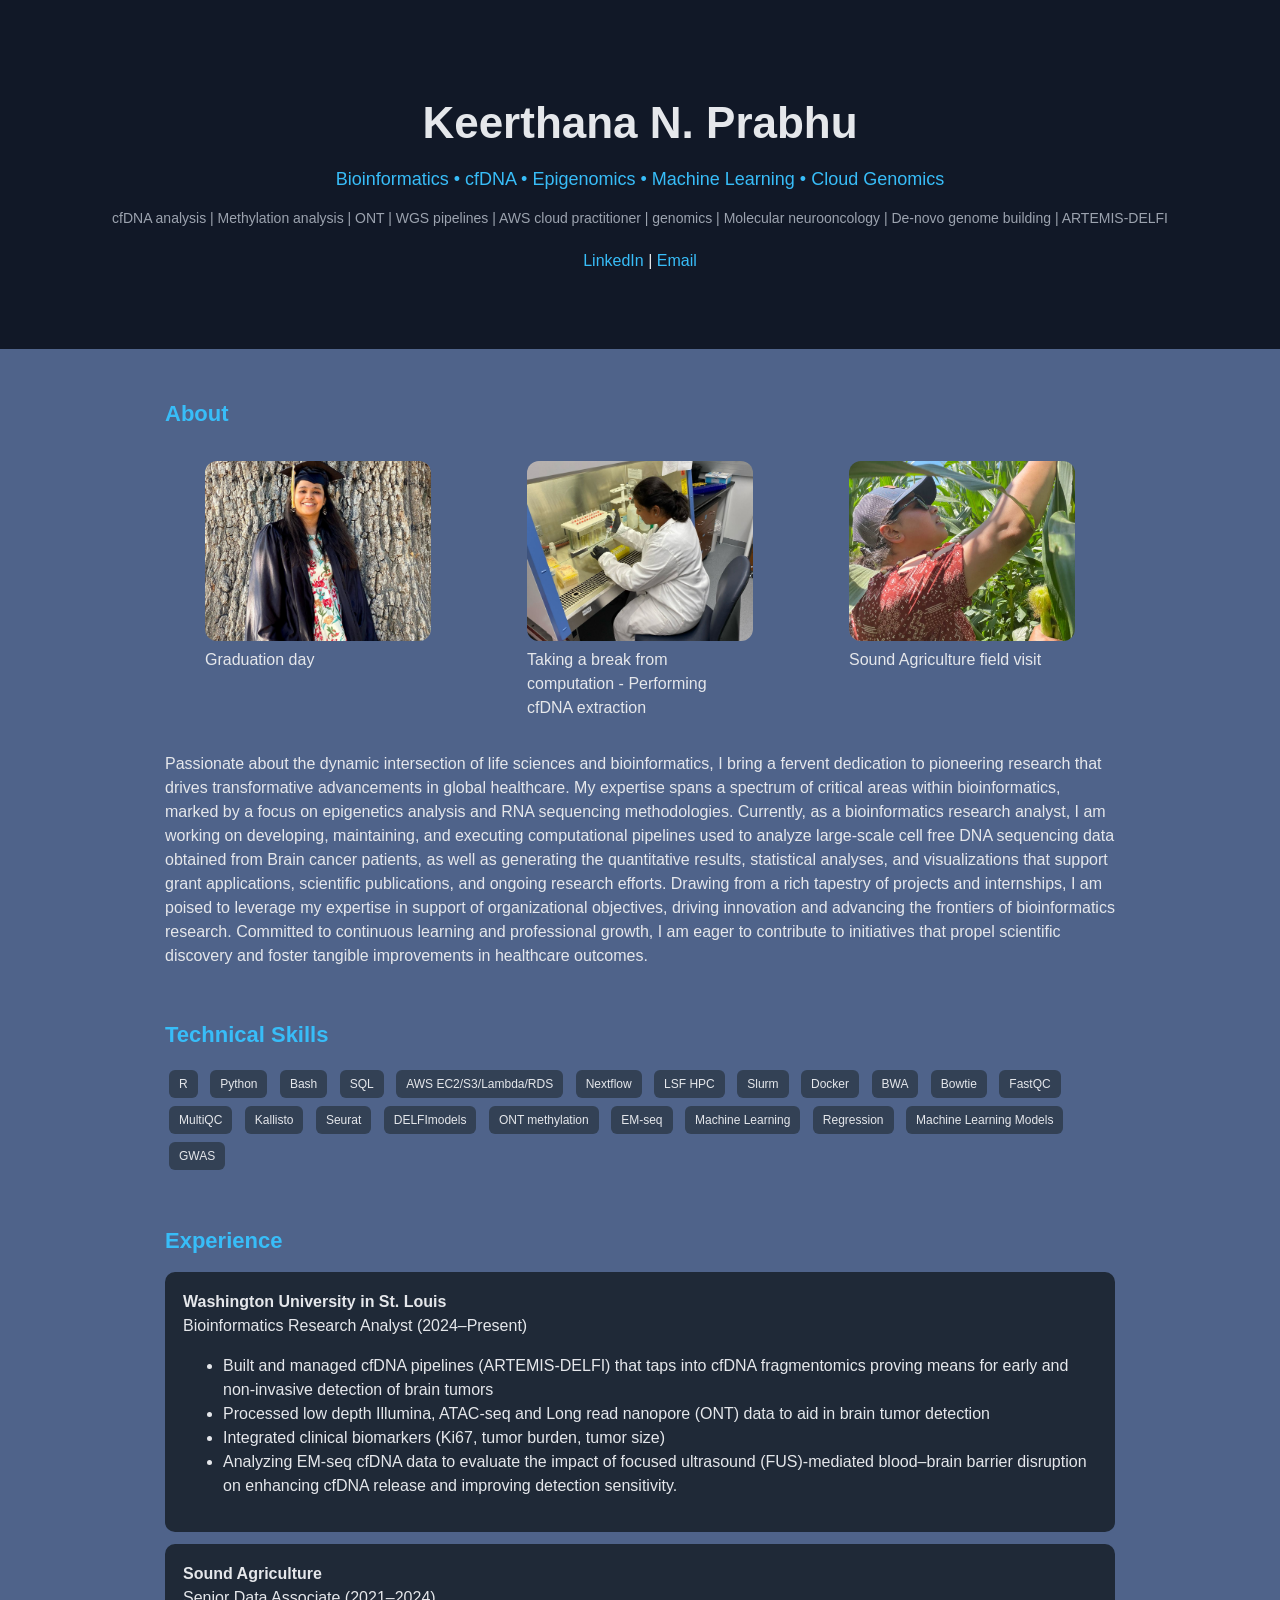
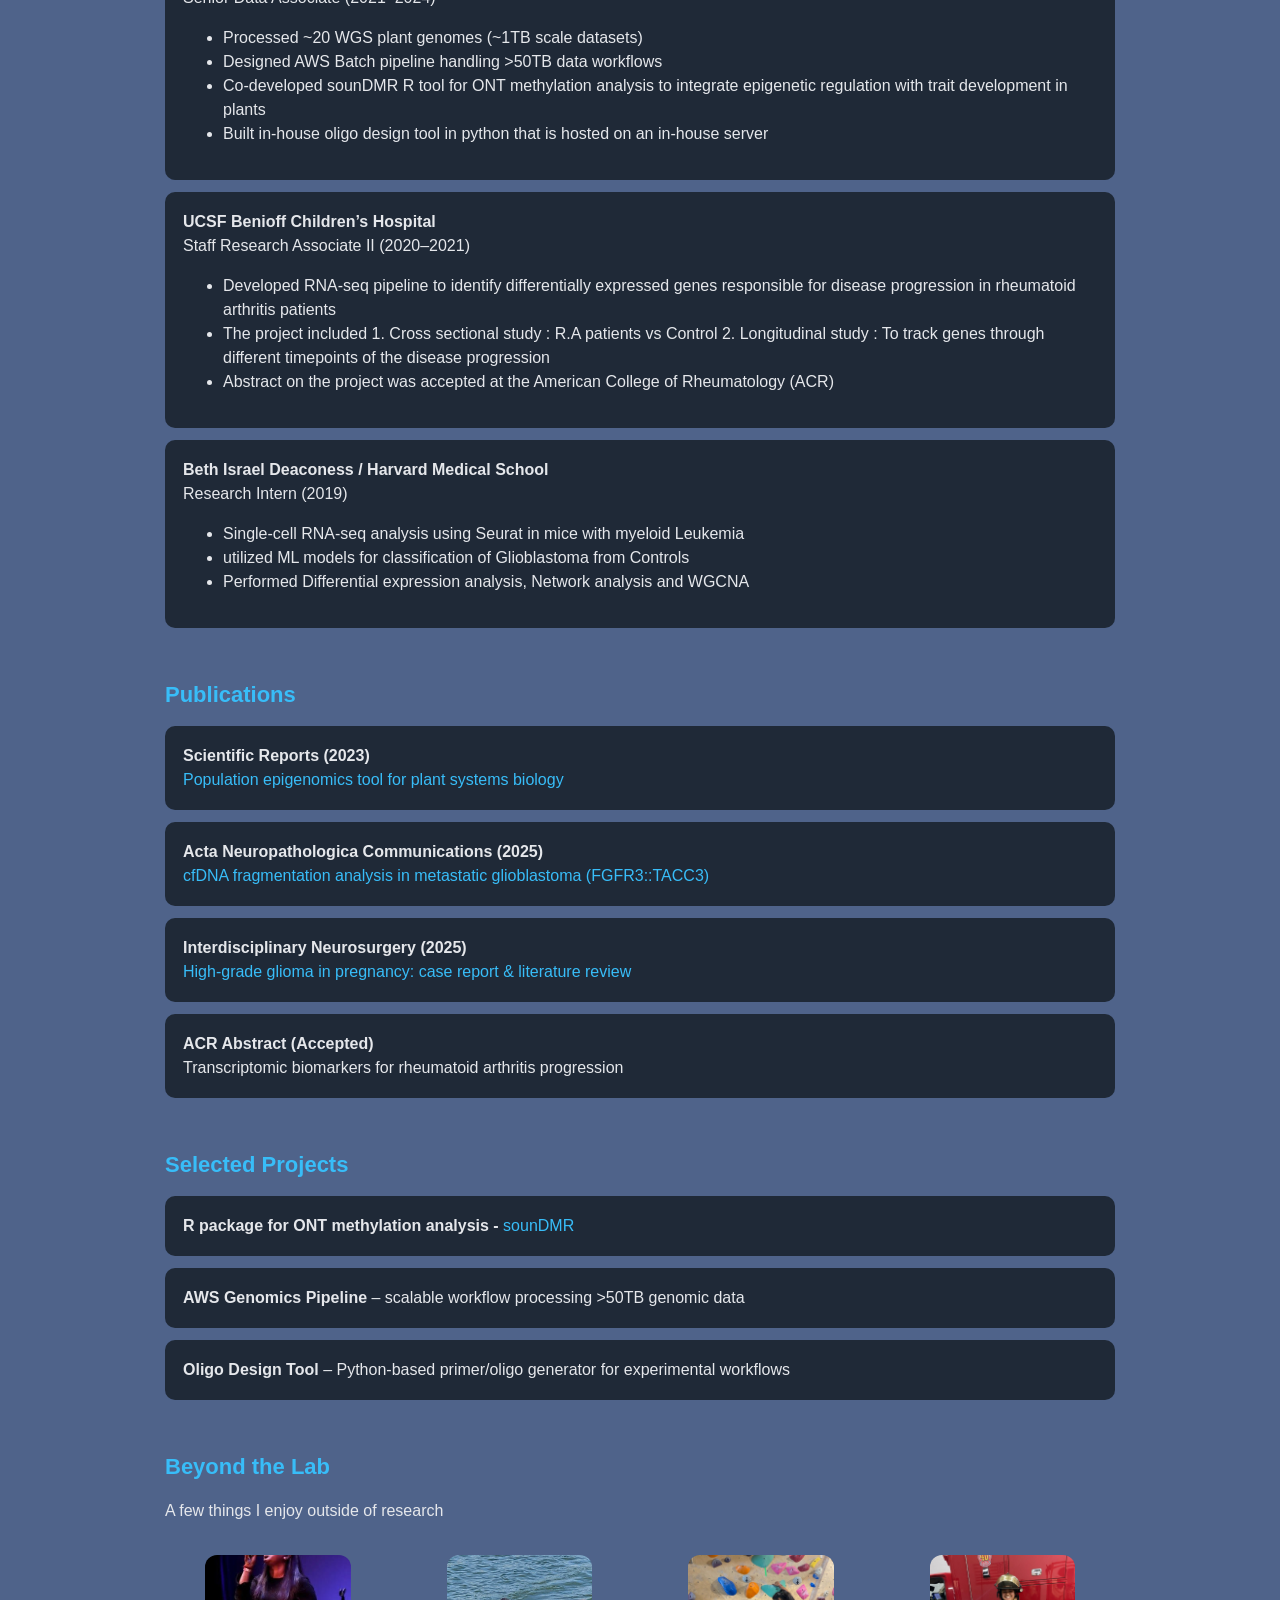
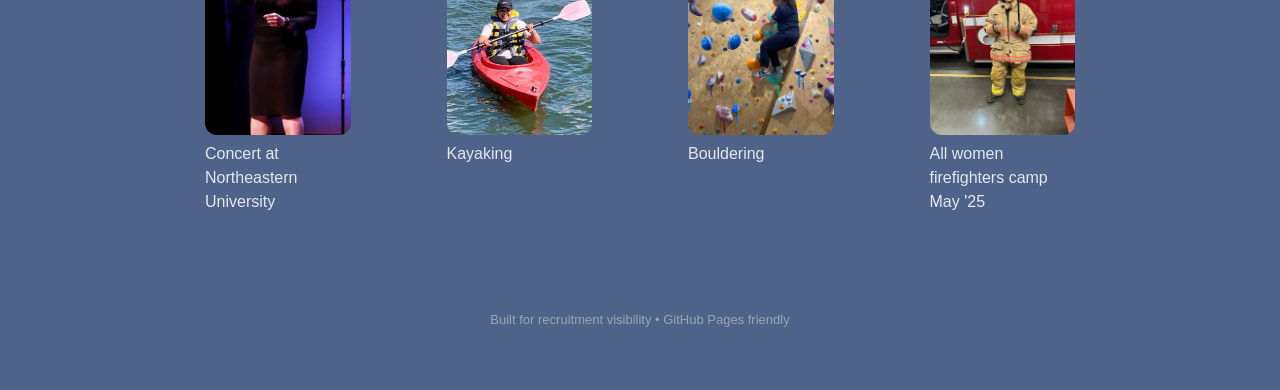
==== index.html @ bb3bbadf "updating images" ====
<!DOCTYPE html>
<html lang="en">
<head>
<meta charset="UTF-8">
<title>Keerthana Nagesh Prabhu | Bioinformatics</title>
<meta name="viewport" content="width=device-width, initial-scale=1.0">

<style>
body {
    margin: 0;
    font-family: Arial, sans-serif;
    background: #4f638a;
    color: #e5e7eb;
    line-height: 1.5;
}

/* ===== HERO ===== */
header {
    padding: 90px 20px 60px;
    text-align: center;
    background: #111827;
}

h1 {
    margin: 0;
    font-size: 44px;
}

.photo-grid {
    display: grid;
    grid-template-columns: repeat(auto-fit, minmax(220px, 1fr));
    gap: 16px;
}

.photo-grid img {
    width: 100%;
    height: 180px;
    object-fit: cover;
    border-radius: 12px;
    transition: transform 0.2s ease;
}

.photo-grid img:hover {
    transform: scale(1.05);
}

.subtitle {
    color: #38bdf8;
    font-size: 18px;
    margin-top: 10px;
}

.keywords {
    margin-top: 15px;
    font-size: 14px;
    color: #9ca3af;
}

/* ===== LAYOUT ===== */
.container {
    max-width: 950px;
    margin: auto;
    padding: 30px 20px;
}

.section {
    margin-bottom: 50px;
}

h2 {
    color: #38bdf8;
    margin-bottom: 15px;
    font-size: 22px;
}

/* ===== CARDS ===== */
.card {
    background: #1f2937;
    padding: 18px;
    margin-bottom: 12px;
    border-radius: 10px;
}

.card b {
    font-size: 16px;
}

/* ===== BADGES ===== */
.badge {
    display: inline-block;
    background: #334155;
    color: #e5e7eb;
    padding: 5px 10px;
    margin: 4px;
    border-radius: 6px;
    font-size: 12px;
}

/* ===== LINKS ===== */
a {
    color: #38bdf8;
    text-decoration: none;
}

a:hover {
    text-decoration: underline;
}

/* ===== FOOTER ===== */
footer {
    text-align: center;
    padding: 30px;
    color: #9ca3af;
    font-size: 13px;
}
</style>
</head>

<body>

<header>
    <h1>Keerthana N. Prabhu</h1>
    <div class="subtitle">
        Bioinformatics • cfDNA • Epigenomics • Machine Learning • Cloud Genomics
    </div>

    <div class="keywords">
        cfDNA analysis | Methylation analysis | ONT | WGS pipelines | AWS cloud practitioner | genomics |
        Molecular neurooncology | De-novo genome building | ARTEMIS-DELFI
    </div>

    <p style="margin-top:20px;">
        <a href="https://www.linkedin.com/in/keerthananprabhu/">LinkedIn</a> |
        <a href="mailto:keerthana03prabhu@gmail.com">Email</a>
    </p>
</header>

<div class="container">

<!-- ===== ABOUT ===== -->
<div class="section">
<h2>About</h2>

<div class="photo-grid">

    <figure>
        <img src="images/grad.jpeg" alt="Field visit">
        <figcaption>Graduation day</figcaption>
    </figure>
    
    <figure>
        <img src="images/lab.jpeg" alt="Kayaking">
        <figcaption>Taking a break from computation - Performing cfDNA extraction</figcaption>
        </figure>
    
    <figure>
        <img src="images/research_sound.jpeg" alt="Field visit">
        <figcaption>Sound Agriculture field visit</figcaption>
    </figure>
    
    </div>

<p>
Passionate about the dynamic intersection of life sciences and bioinformatics, I bring a fervent dedication to 
pioneering research that drives transformative advancements in global healthcare. My expertise spans a spectrum 
of critical areas within bioinformatics, marked by a focus on epigenetics analysis and RNA sequencing methodologies.    

Currently, as a bioinformatics research analyst, I am working on developing, maintaining, and executing computational pipelines 
used to analyze large-scale cell free DNA sequencing data obtained from Brain cancer patients, as well as generating the quantitative 
results, statistical analyses, and visualizations that support grant applications, scientific publications, and ongoing research efforts.

Drawing from a rich tapestry of projects and internships, I am poised to leverage my expertise in support of organizational objectives, 
driving innovation and advancing the frontiers of bioinformatics research. Committed to continuous learning and professional growth, 
I am eager to contribute to initiatives that propel scientific discovery and foster tangible improvements in healthcare outcomes.

</p>
</div>

<!-- ===== SKILLS ===== -->
<div class="section">
<h2>Technical Skills</h2>

<div>
<span class="badge">R</span>
<span class="badge">Python</span>
<span class="badge">Bash</span>
<span class="badge">SQL</span>
<span class="badge">AWS EC2/S3/Lambda/RDS</span>
<span class="badge">Nextflow</span>
<span class="badge">LSF HPC</span>
<span class="badge">Slurm</span>
<span class="badge">Docker</span>
<span class="badge">BWA</span>
<span class="badge">Bowtie</span>
<span class="badge">FastQC</span>
<span class="badge">MultiQC</span>
<span class="badge">Kallisto</span>
<span class="badge">Seurat</span>
<span class="badge">DELFImodels</span>
<span class="badge">ONT methylation</span>
<span class="badge">EM-seq</span>
<span class="badge">Machine Learning</span>
<span class="badge">Regression</span>
<span class="badge">Machine Learning Models</span>
<span class="badge">GWAS</span>

</div>
</div>

<!-- ===== EXPERIENCE ===== -->
<div class="section">
<h2>Experience</h2>

<div class="card">
<b>Washington University in St. Louis</b><br>
Bioinformatics Research Analyst (2024–Present)
<ul>
<li>Built and managed cfDNA pipelines (ARTEMIS-DELFI) that taps into cfDNA fragmentomics
    proving means for early and non-invasive detection of brain tumors </li>
<li>Processed low depth Illumina, ATAC-seq and Long read nanopore (ONT) data to aid in 
    brain tumor detection</li>
<li>Integrated clinical biomarkers (Ki67, tumor burden, tumor size)</li>
<li>Analyzing EM-seq cfDNA data to evaluate the impact of focused ultrasound (FUS)-mediated 
    blood–brain barrier disruption on enhancing cfDNA release and improving detection sensitivity.</li>
</ul>
</div>

<div class="card">
<b>Sound Agriculture</b><br>
Senior Data Associate (2021–2024)
<ul>
<li>Processed ~20 WGS plant genomes (~1TB scale datasets)</li>
<li>Designed AWS Batch pipeline handling >50TB data workflows</li>
<li>Co-developed sounDMR R tool for ONT methylation analysis to integrate epigenetic
    regulation with trait development in plants </li>
<li>Built in-house oligo design tool in python that is hosted on an in-house server</li>
</ul>
</div>

<div class="card">
<b>UCSF Benioff Children’s Hospital</b><br>
Staff Research Associate II (2020–2021)
<ul>
<li>Developed RNA-seq pipeline to identify differentially expressed genes responsible for 
    disease progression in rheumatoid arthritis patients
</li>
<li>The project included 
    1. Cross sectional study : R.A patients vs Control 
    2. Longitudinal study : To track genes through different timepoints of the disease progression</li>
<li>Abstract on the project was accepted at the American College of Rheumatology (ACR)</li>
</ul>
</div>

<div class="card">
<b>Beth Israel Deaconess / Harvard Medical School</b><br>
Research Intern (2019)
<ul>
<li>Single-cell RNA-seq analysis using Seurat in mice with myeloid Leukemia</li>
<li>utilized ML models for classification of Glioblastoma from Controls</li>
<li>Performed Differential expression analysis, Network analysis and WGCNA</li>

</ul>
</div>

</div>

<!-- ===== PUBLICATIONS ===== -->
<div class="section">
<h2>Publications</h2>

<div class="card">
<b>Scientific Reports (2023)</b><br>
<a href="https://www.nature.com/articles/s41598-023-38356-7"
   target="_blank">
Population epigenomics tool for plant systems biology
</a>
</div>

<div class="card">
<b>Acta Neuropathologica Communications (2025)</b><br>
<a href="https://pubmed.ncbi.nlm.nih.gov/41185057/"
   target="_blank">
cfDNA fragmentation analysis in metastatic glioblastoma (FGFR3::TACC3)
</a>
</div>

<div class="card">
<b>Interdisciplinary Neurosurgery (2025)</b><br>
<a href="https://www.sciencedirect.com/science/article/pii/S2214751925001574"
   target="_blank">
High-grade glioma in pregnancy: case report & literature review
</a>
</div>

<div class="card">
<b>ACR Abstract (Accepted)</b><br>
Transcriptomic biomarkers for rheumatoid arthritis progression
</div>

</div>

<!-- ===== PROJECTS ===== -->
<div class="section">
<h2>Selected Projects</h2>

<div class="card">
<b>R package for ONT methylation analysis - </b>
<a href="https://github.com/SoundAg/sounDMR"
   target="_blank">
   sounDMR
</a>   
</div>

<div class="card">
<b>AWS Genomics Pipeline</b> – scalable workflow processing >50TB genomic data
</div>

<div class="card">
<b>Oligo Design Tool</b> – Python-based primer/oligo generator for experimental workflows
</div>

</div>

<!-- ===== Hobbies ===== -->
<div class="section">
    <h2>Beyond the Lab</h2>
    <p>A few things I enjoy outside of research</p>

<div class="photo-grid">
    <figure>
        <img src="images/sing.jpeg" alt="Field visit">
        <figcaption>Concert at Northeastern University</figcaption>
    </figure>

    <figure>
        <img src="images/kayak2.jpeg" alt="Kayaking">
        <figcaption>Kayaking</figcaption>
    </figure>

    <figure>
        <img src="images/climb.jpeg" alt="Field visit">
        <figcaption>Bouldering</figcaption>
    </figure>

    <figure>
        <img src="images/firefightng.jpeg" alt="Field visit">
        <figcaption>All women firefighters camp May '25</figcaption>
    </figure>

    </div>
    
</div>



<footer>
Built for recruitment visibility • GitHub Pages friendly
</footer>

</body>
</html>
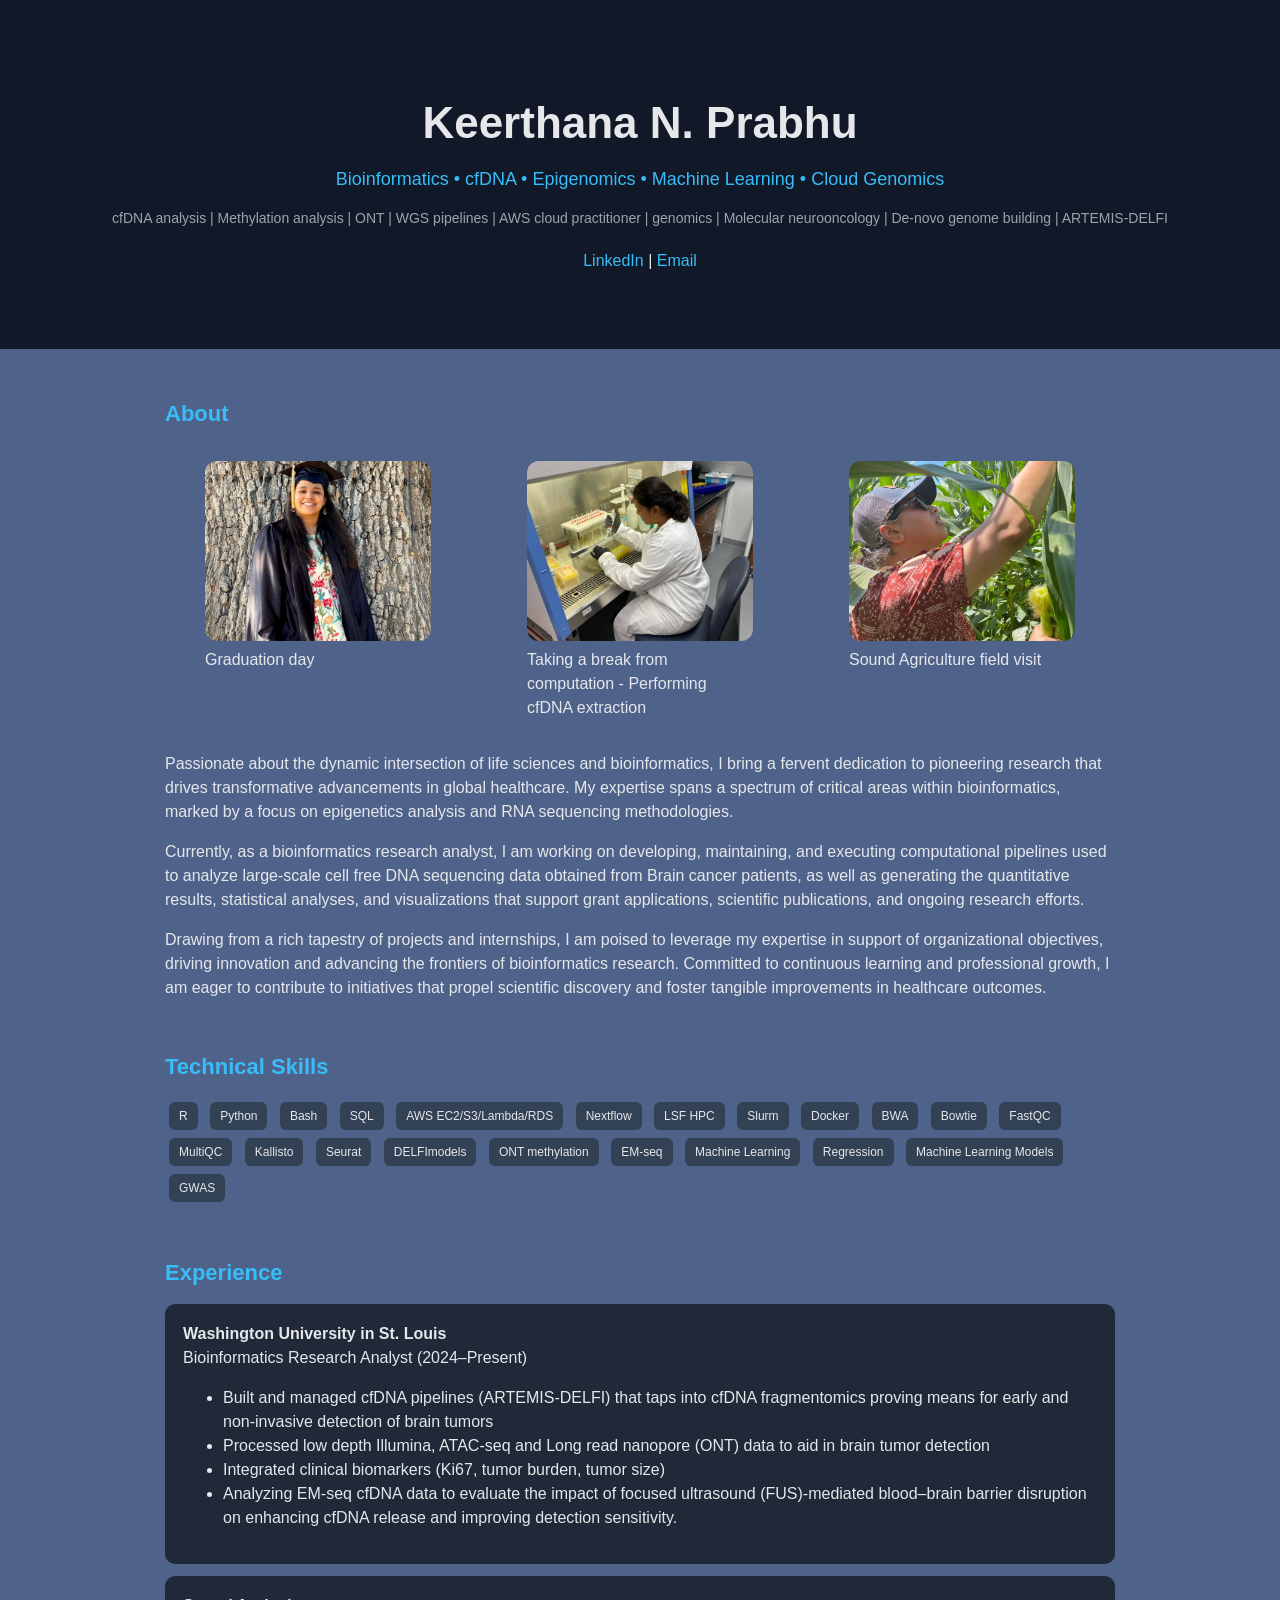
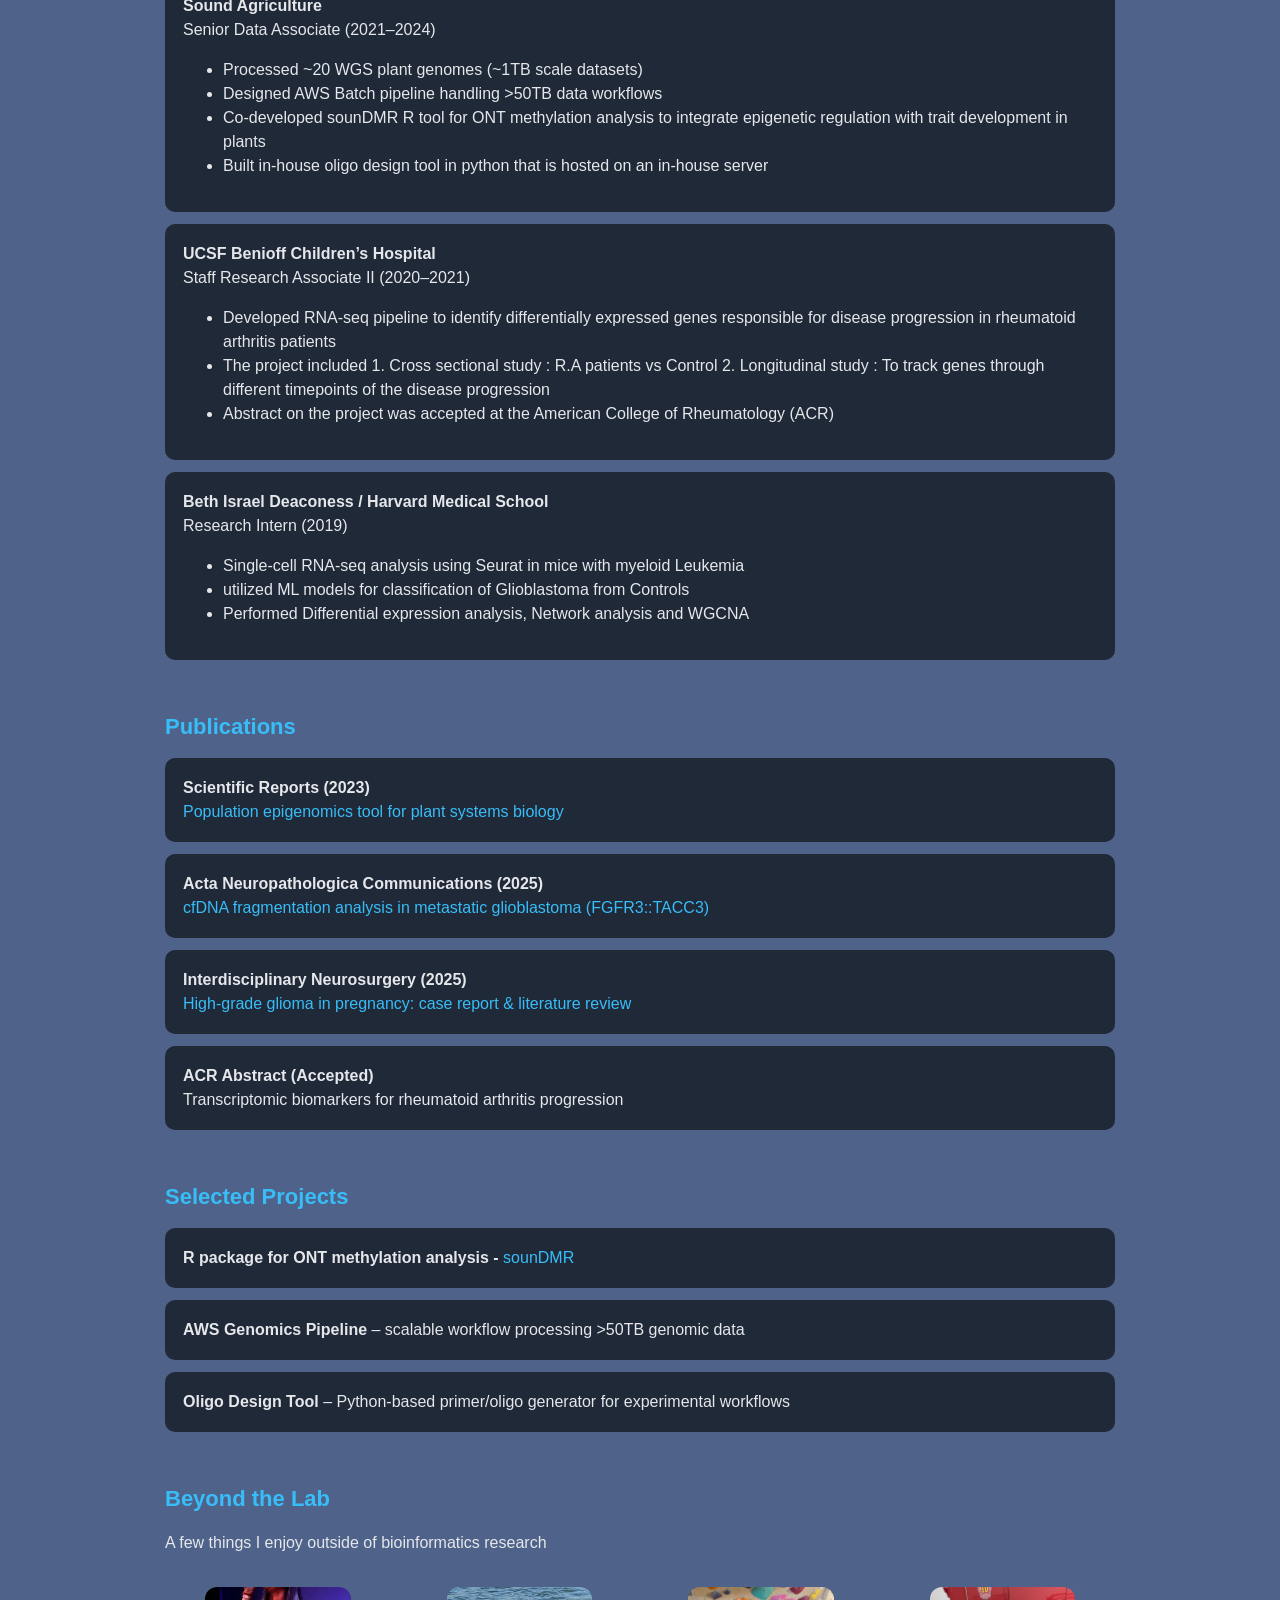
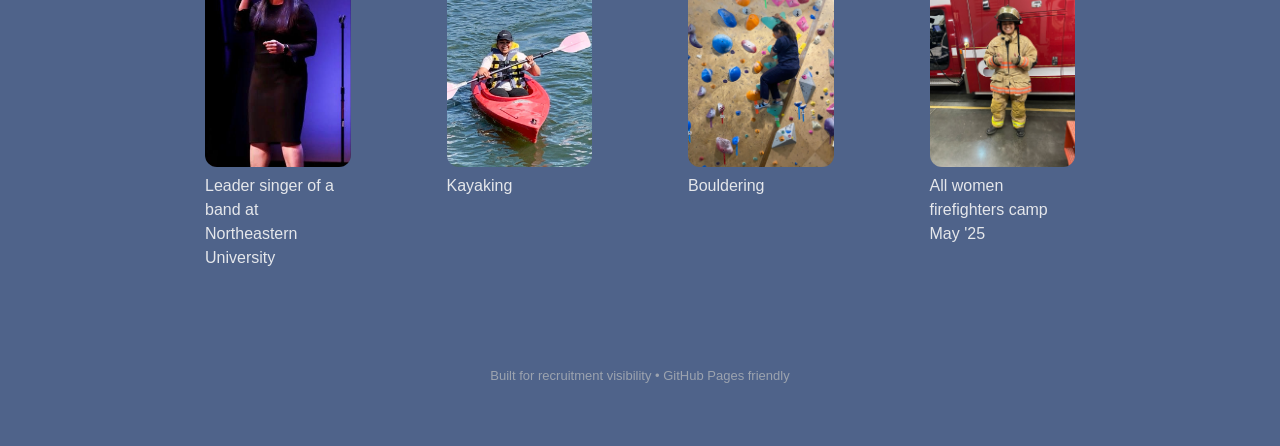
==== commit cb1024ab: "image updates and about section update" ====
--- a/index.html
+++ b/index.html
@@ -161,19 +161,21 @@
     </div>
 
 <p>
-Passionate about the dynamic intersection of life sciences and bioinformatics, I bring a fervent dedication to 
-pioneering research that drives transformative advancements in global healthcare. My expertise spans a spectrum 
-of critical areas within bioinformatics, marked by a focus on epigenetics analysis and RNA sequencing methodologies.    
-
-Currently, as a bioinformatics research analyst, I am working on developing, maintaining, and executing computational pipelines 
-used to analyze large-scale cell free DNA sequencing data obtained from Brain cancer patients, as well as generating the quantitative 
-results, statistical analyses, and visualizations that support grant applications, scientific publications, and ongoing research efforts.
-
-Drawing from a rich tapestry of projects and internships, I am poised to leverage my expertise in support of organizational objectives, 
-driving innovation and advancing the frontiers of bioinformatics research. Committed to continuous learning and professional growth, 
-I am eager to contribute to initiatives that propel scientific discovery and foster tangible improvements in healthcare outcomes.
-
+    Passionate about the dynamic intersection of life sciences and bioinformatics, I bring a fervent dedication to pioneering research 
+    that drives transformative advancements in global healthcare. My expertise spans a spectrum of critical areas within bioinformatics, 
+    marked by a focus on epigenetics analysis and RNA sequencing methodologies.    
 </p>
+<p>
+    Currently, as a bioinformatics research analyst, I am working on developing, maintaining, and executing computational pipelines 
+    used to analyze large-scale cell free DNA sequencing data obtained from Brain cancer patients, as well as generating the quantitative 
+    results, statistical analyses, and visualizations that support grant applications, scientific publications, and ongoing research efforts.
+</p>
+<p>
+    Drawing from a rich tapestry of projects and internships, I am poised to leverage my expertise in support of organizational objectives, 
+    driving innovation and advancing the frontiers of bioinformatics research. Committed to continuous learning and professional growth, 
+    I am eager to contribute to initiatives that propel scientific discovery and foster tangible improvements in healthcare outcomes. 
+</p>
+
 </div>
 
 <!-- ===== SKILLS ===== -->
@@ -324,12 +326,12 @@
 <!-- ===== Hobbies ===== -->
 <div class="section">
     <h2>Beyond the Lab</h2>
-    <p>A few things I enjoy outside of research</p>
+    <p>A few things I enjoy outside of bioinformatics research</p>
 
 <div class="photo-grid">
     <figure>
         <img src="images/sing.jpeg" alt="Field visit">
-        <figcaption>Concert at Northeastern University</figcaption>
+        <figcaption>Leader singer of a band at Northeastern University</figcaption>
     </figure>
 
     <figure>
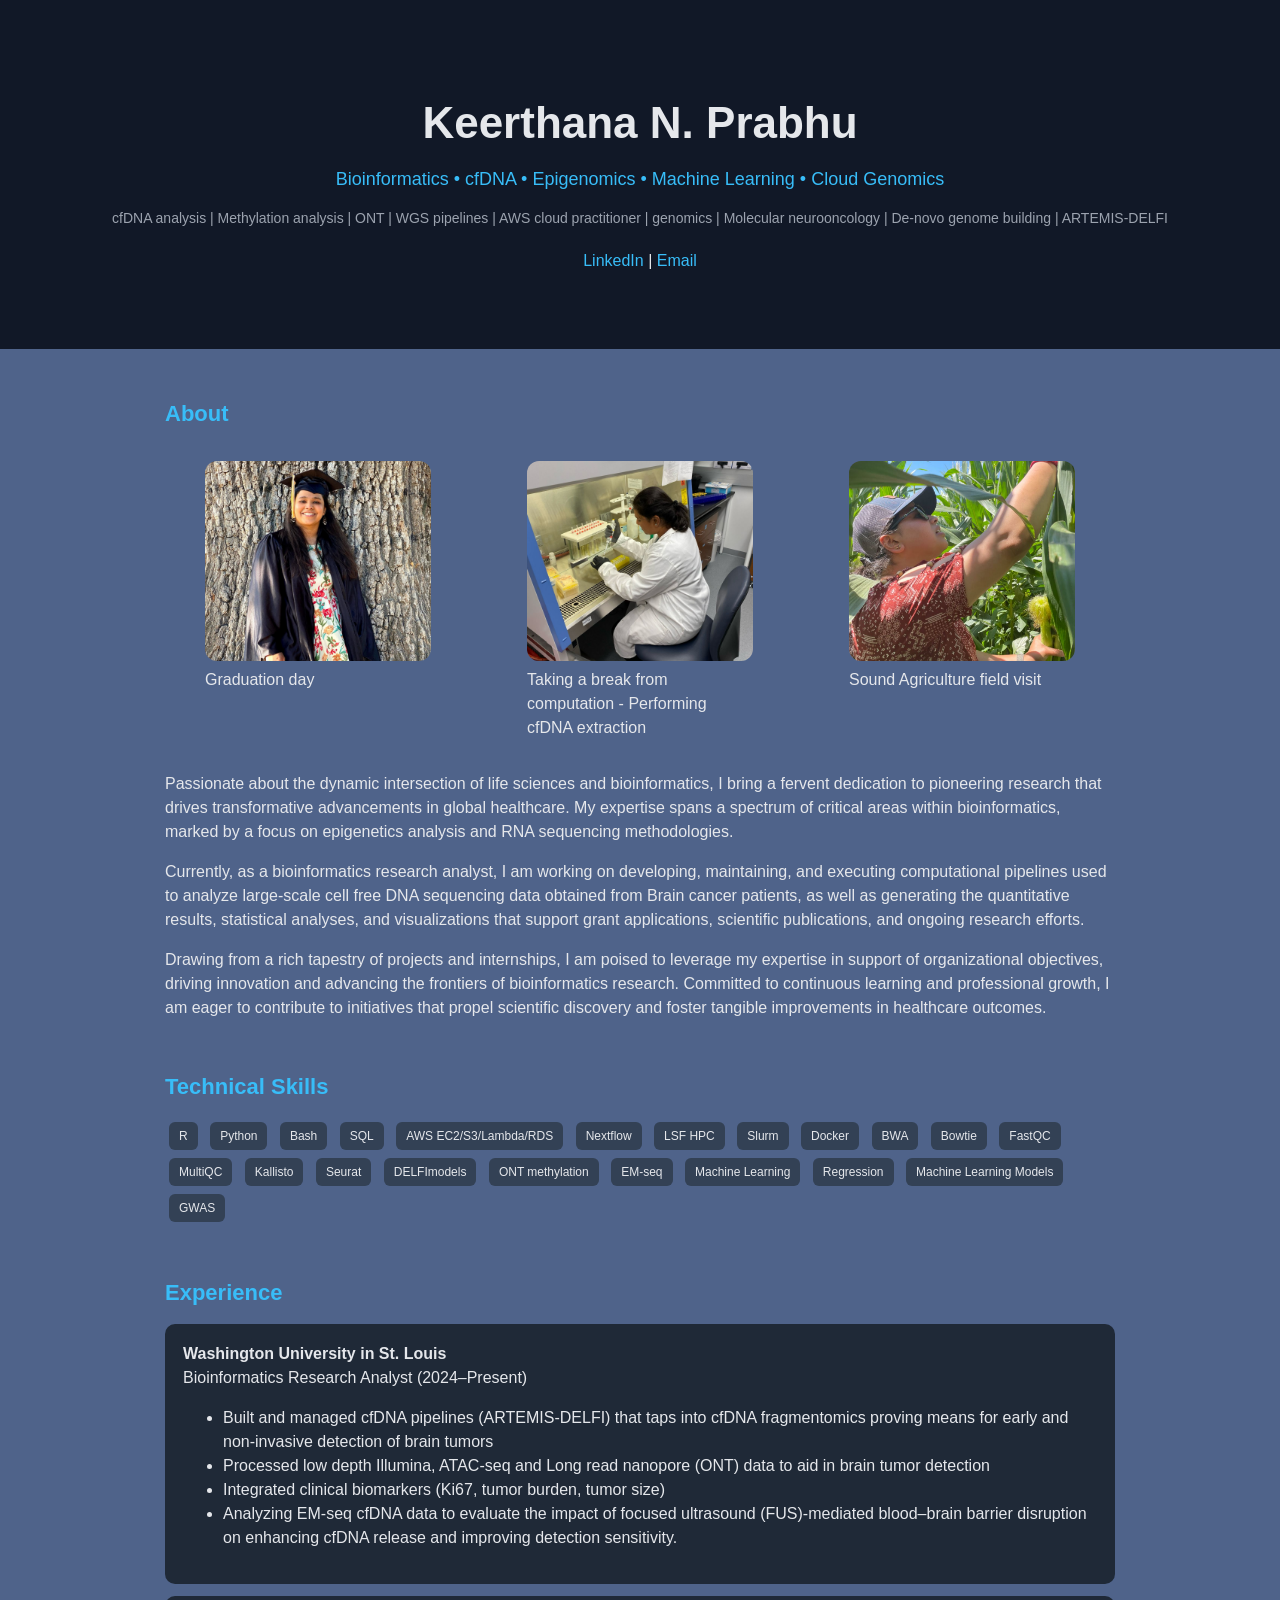
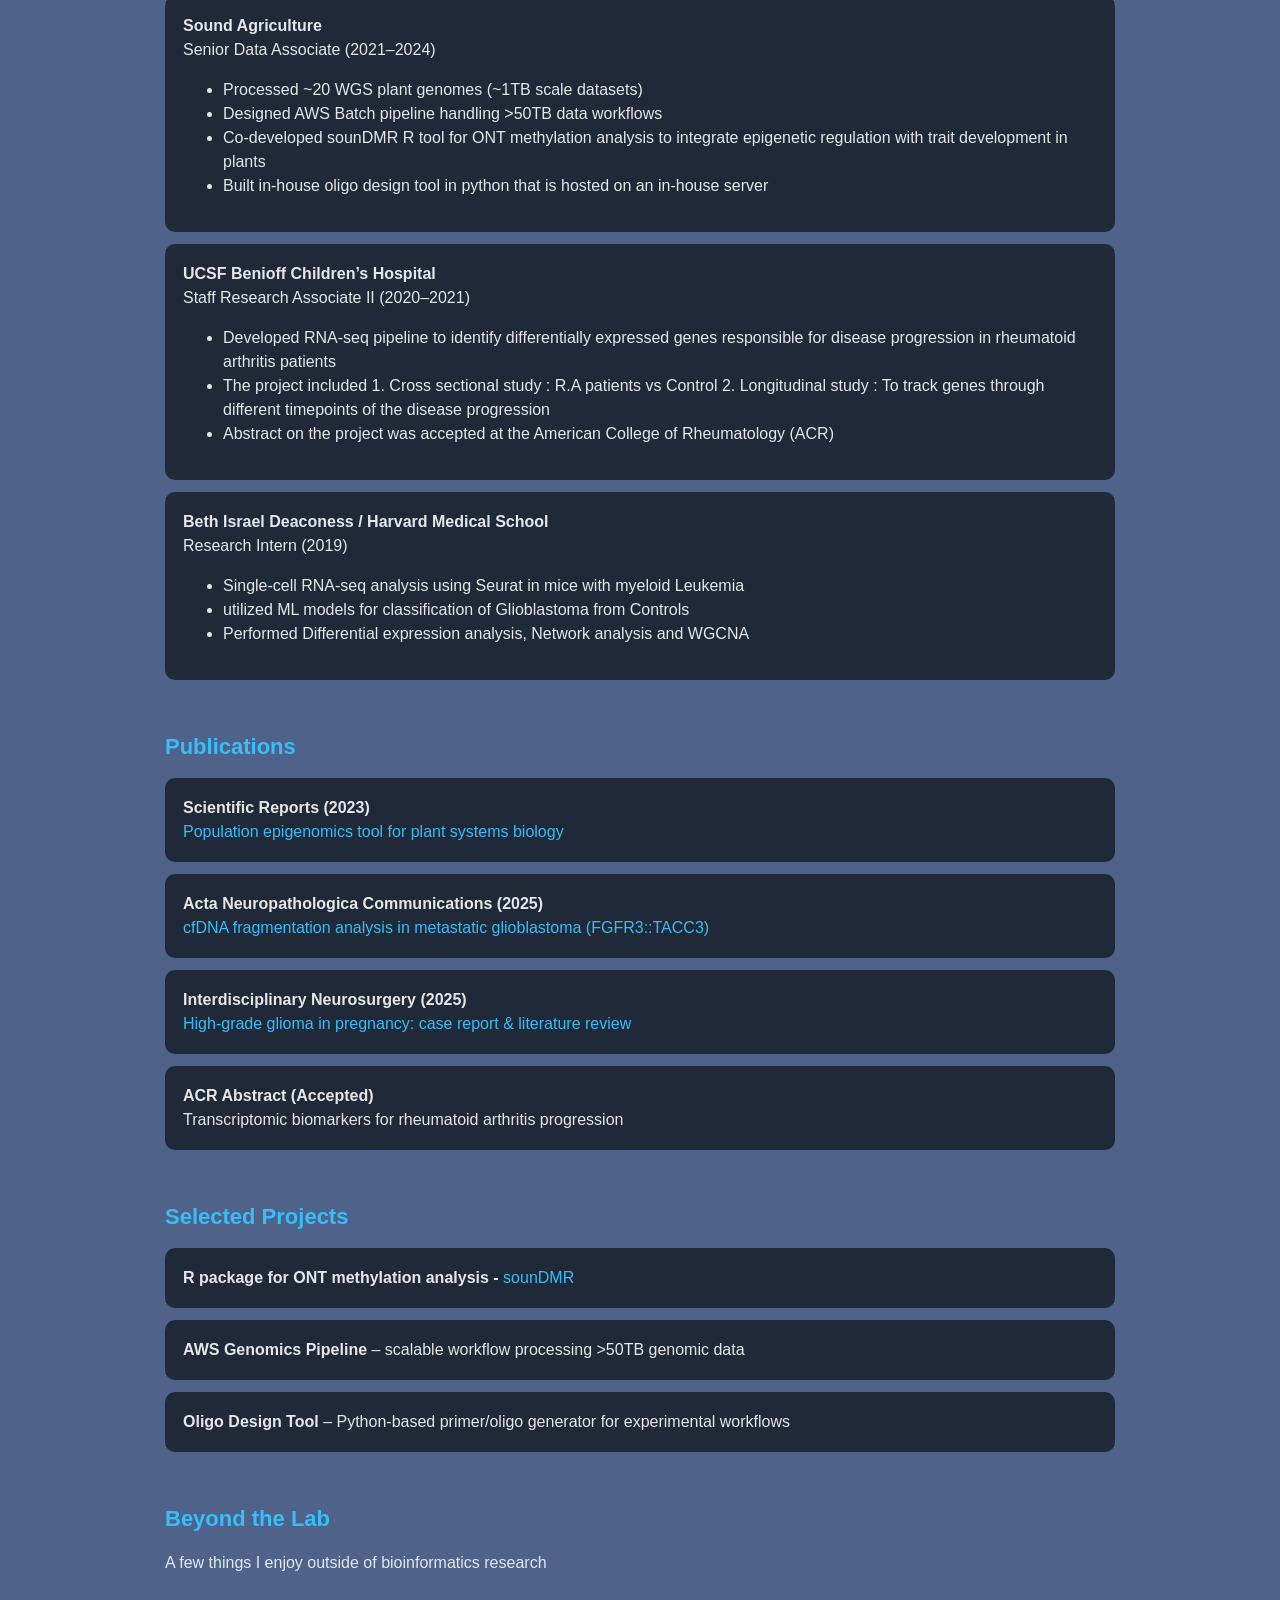
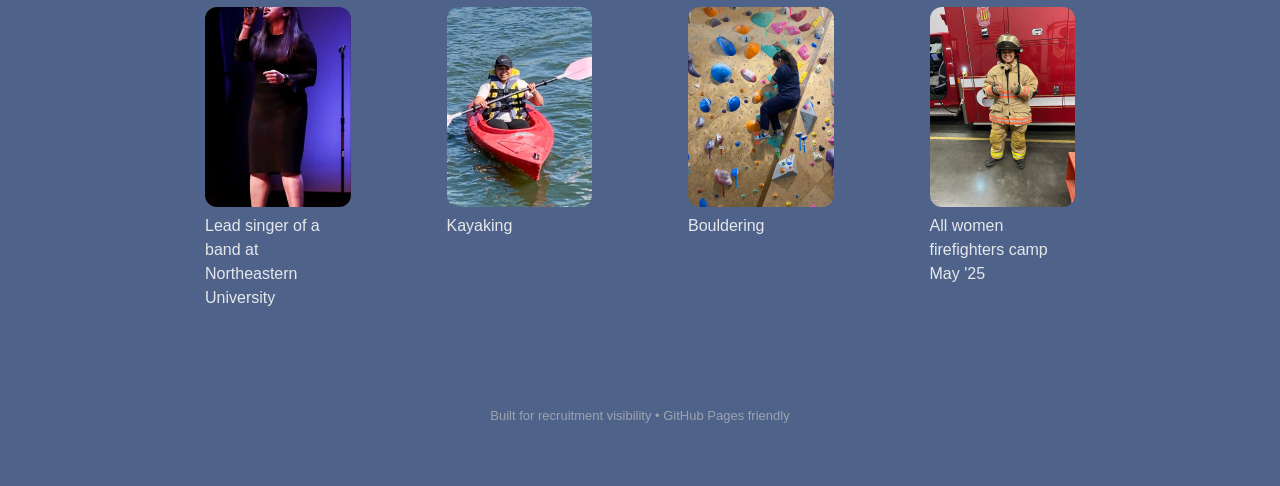
==== commit 5df32539: "image updates and about section update" ====
--- a/index.html
+++ b/index.html
@@ -34,7 +34,7 @@
 
 .photo-grid img {
     width: 100%;
-    height: 180px;
+    height: 200px;
     object-fit: cover;
     border-radius: 12px;
     transition: transform 0.2s ease;
@@ -331,7 +331,7 @@
 <div class="photo-grid">
     <figure>
         <img src="images/sing.jpeg" alt="Field visit">
-        <figcaption>Leader singer of a band at Northeastern University</figcaption>
+        <figcaption>Lead singer of a band at Northeastern University</figcaption>
     </figure>
 
     <figure>
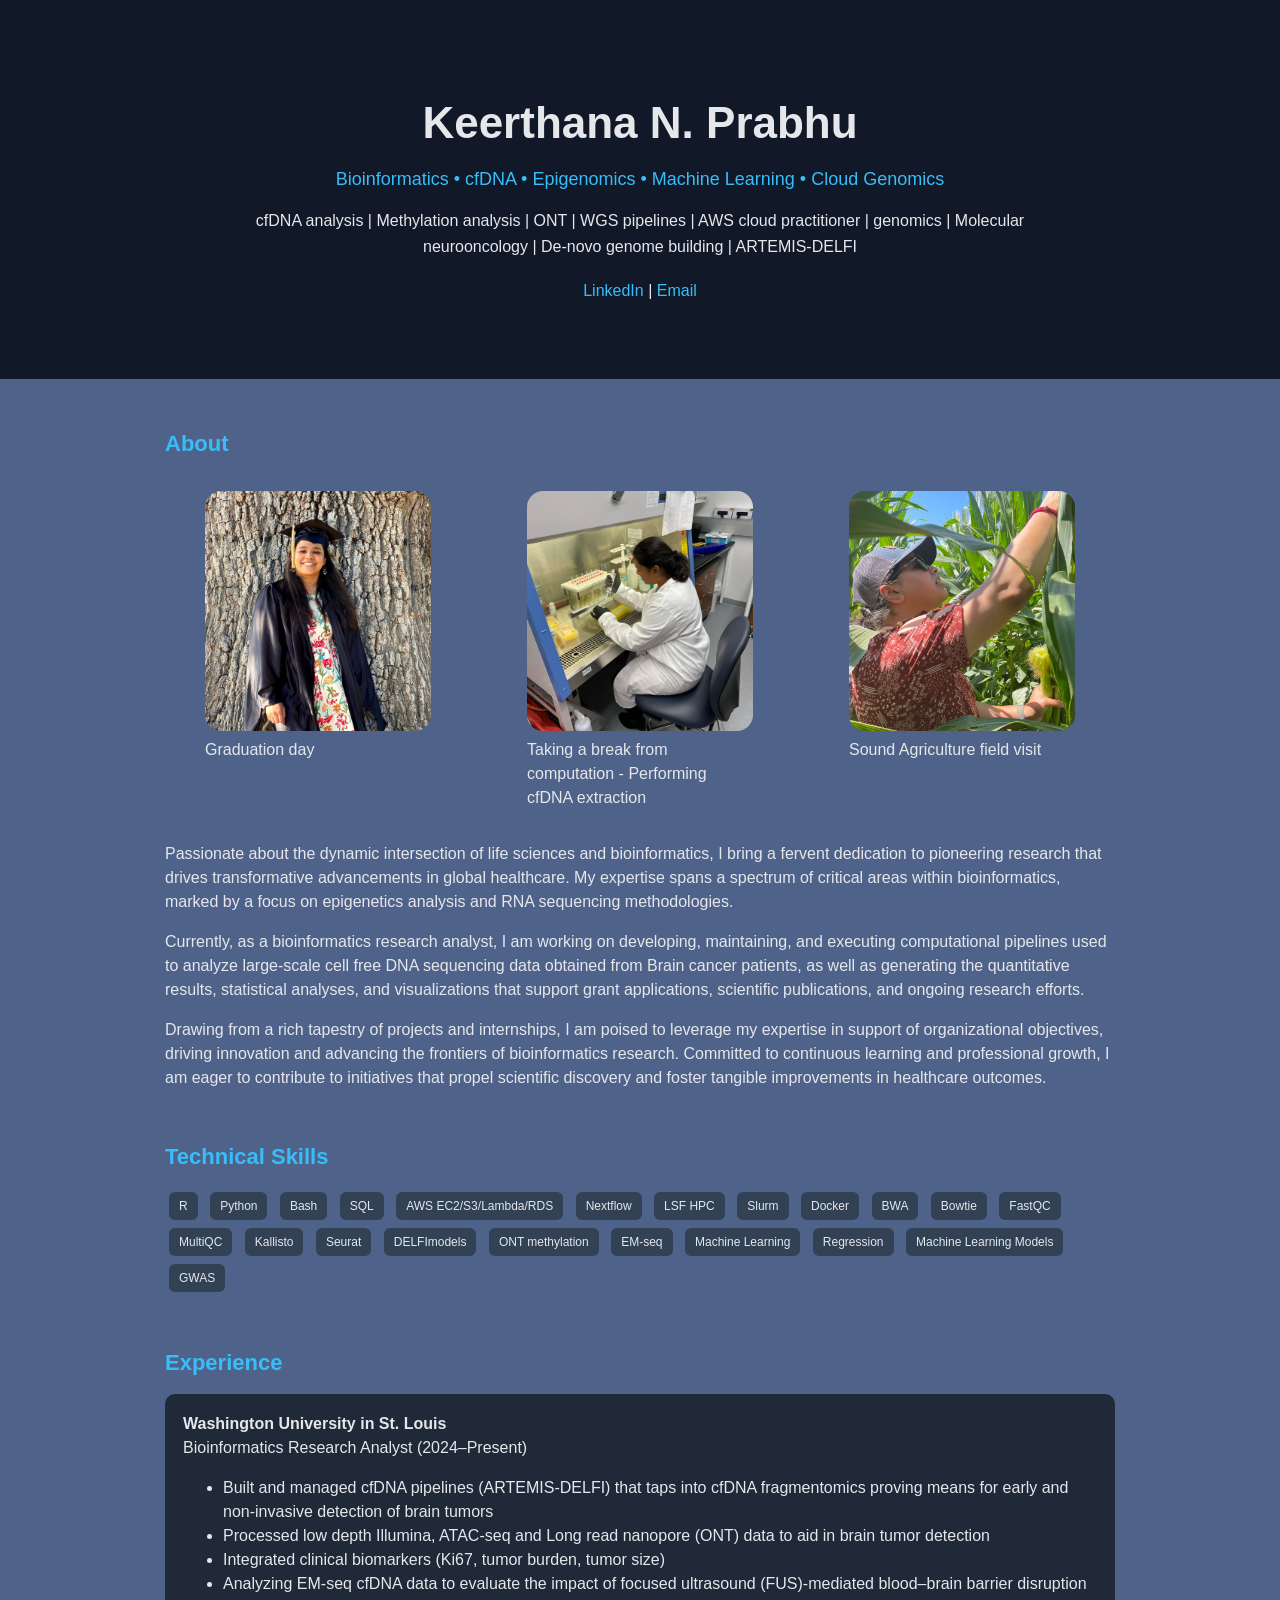
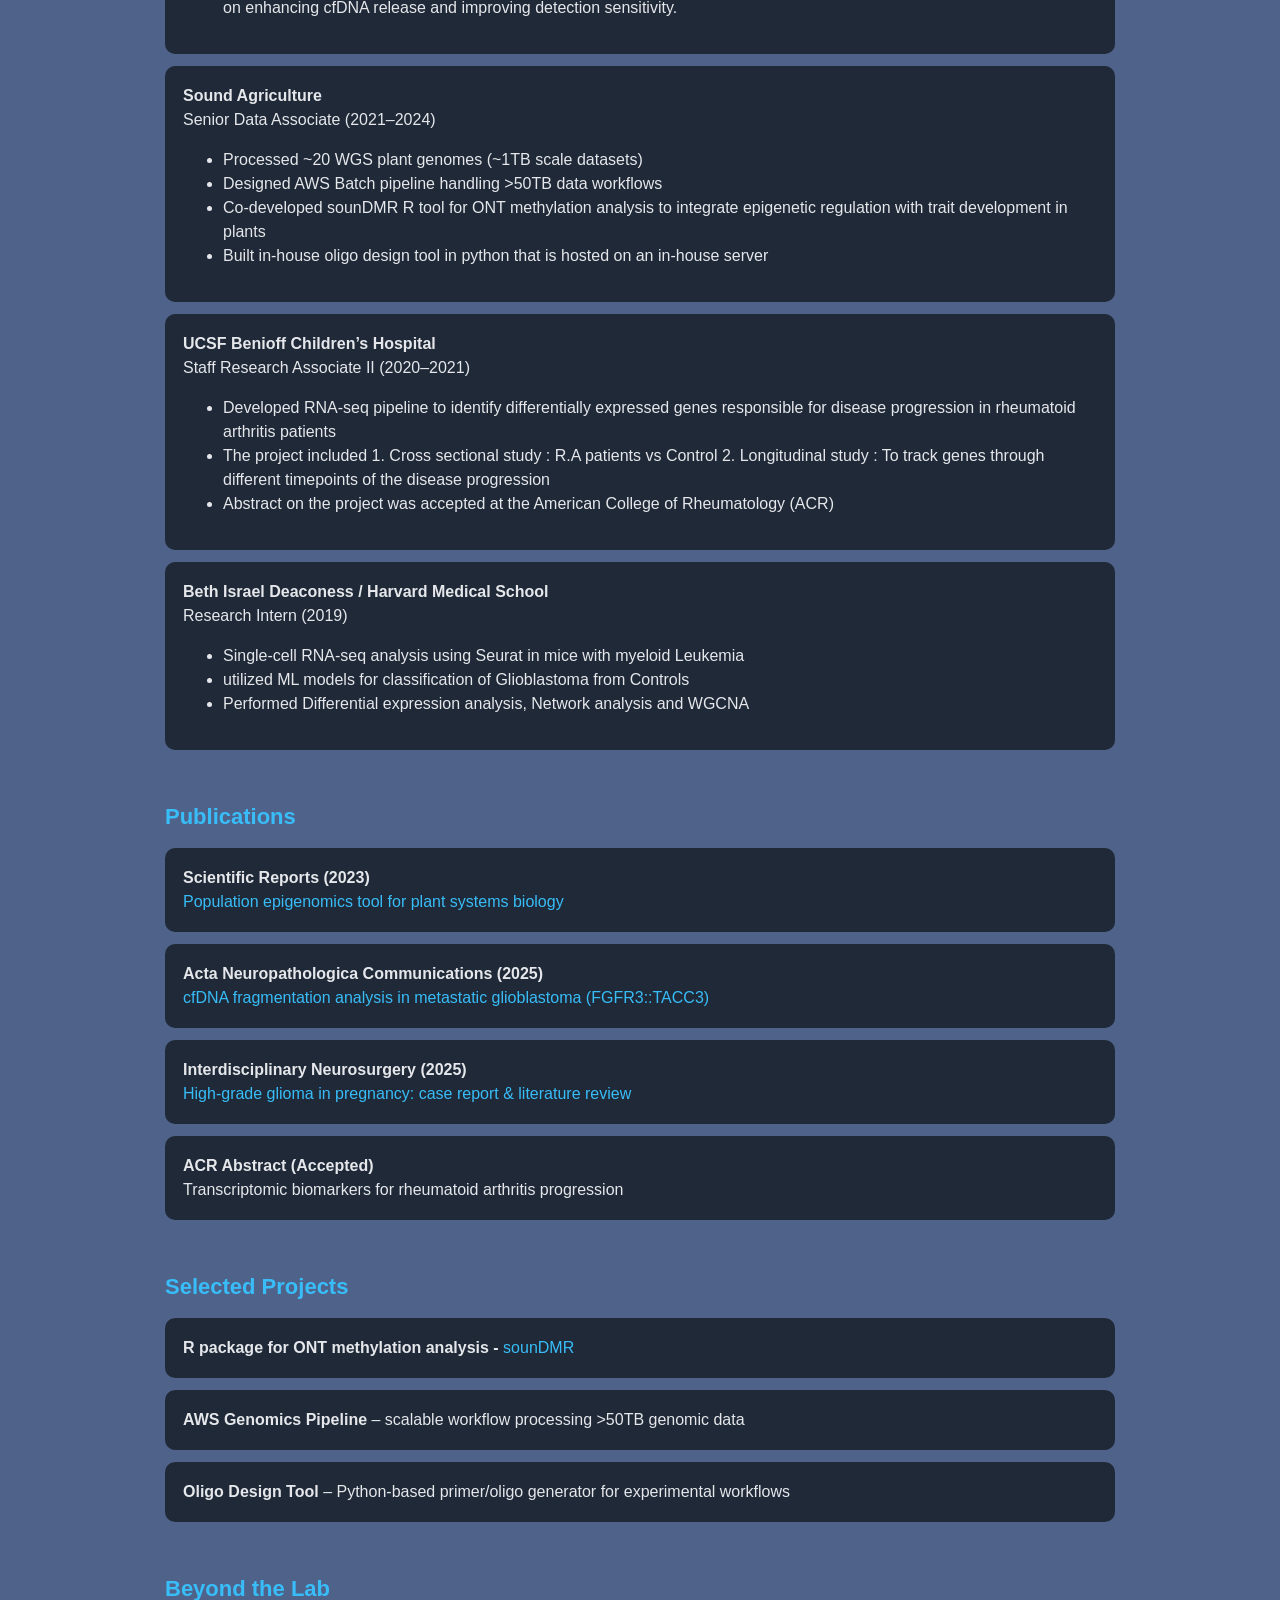
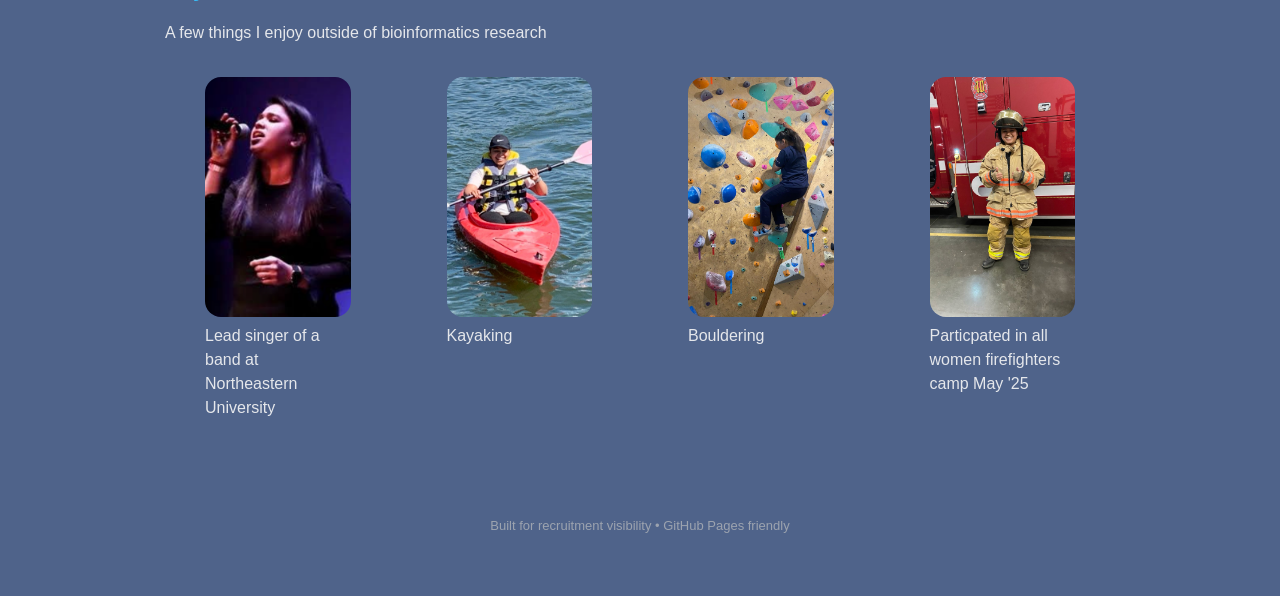
==== commit 081ed940: "updated the first image and keywords" ====
--- a/index.html
+++ b/index.html
@@ -34,9 +34,9 @@
 
 .photo-grid img {
     width: 100%;
-    height: 200px;
+    height: 240px;
     object-fit: cover;
-    border-radius: 12px;
+    border-radius: 16px;
     transition: transform 0.2s ease;
 }
 
@@ -51,9 +51,10 @@
 }
 
 .keywords {
-    margin-top: 15px;
-    font-size: 14px;
-    color: #9ca3af;
+    max-width: 800px;
+    margin: 15px auto 0;
+    line-height: 1.6;
+    word-wrap: break-word;
 }
 
 /* ===== LAYOUT ===== */
@@ -346,7 +347,7 @@
 
     <figure>
         <img src="images/firefightng.jpeg" alt="Field visit">
-        <figcaption>All women firefighters camp May '25</figcaption>
+        <figcaption>Particpated in all women firefighters camp May '25</figcaption>
     </figure>
 
     </div>
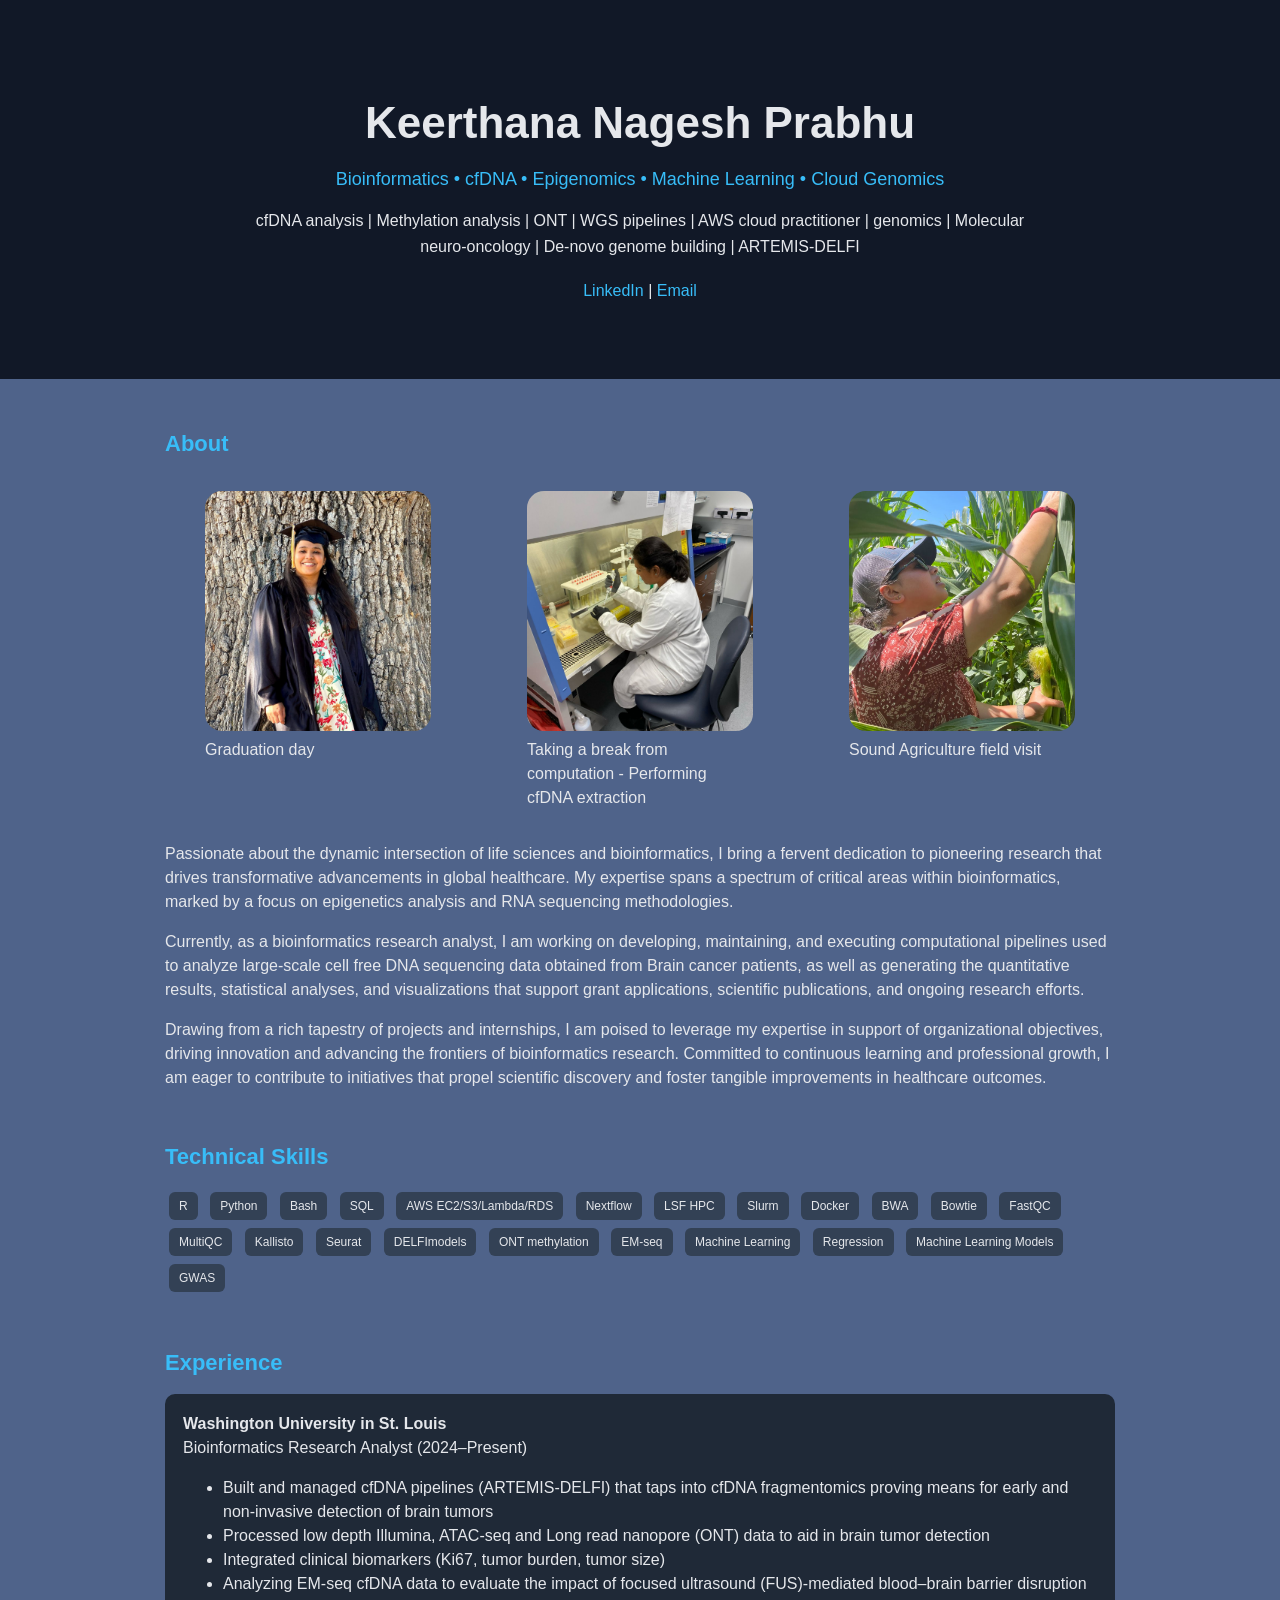
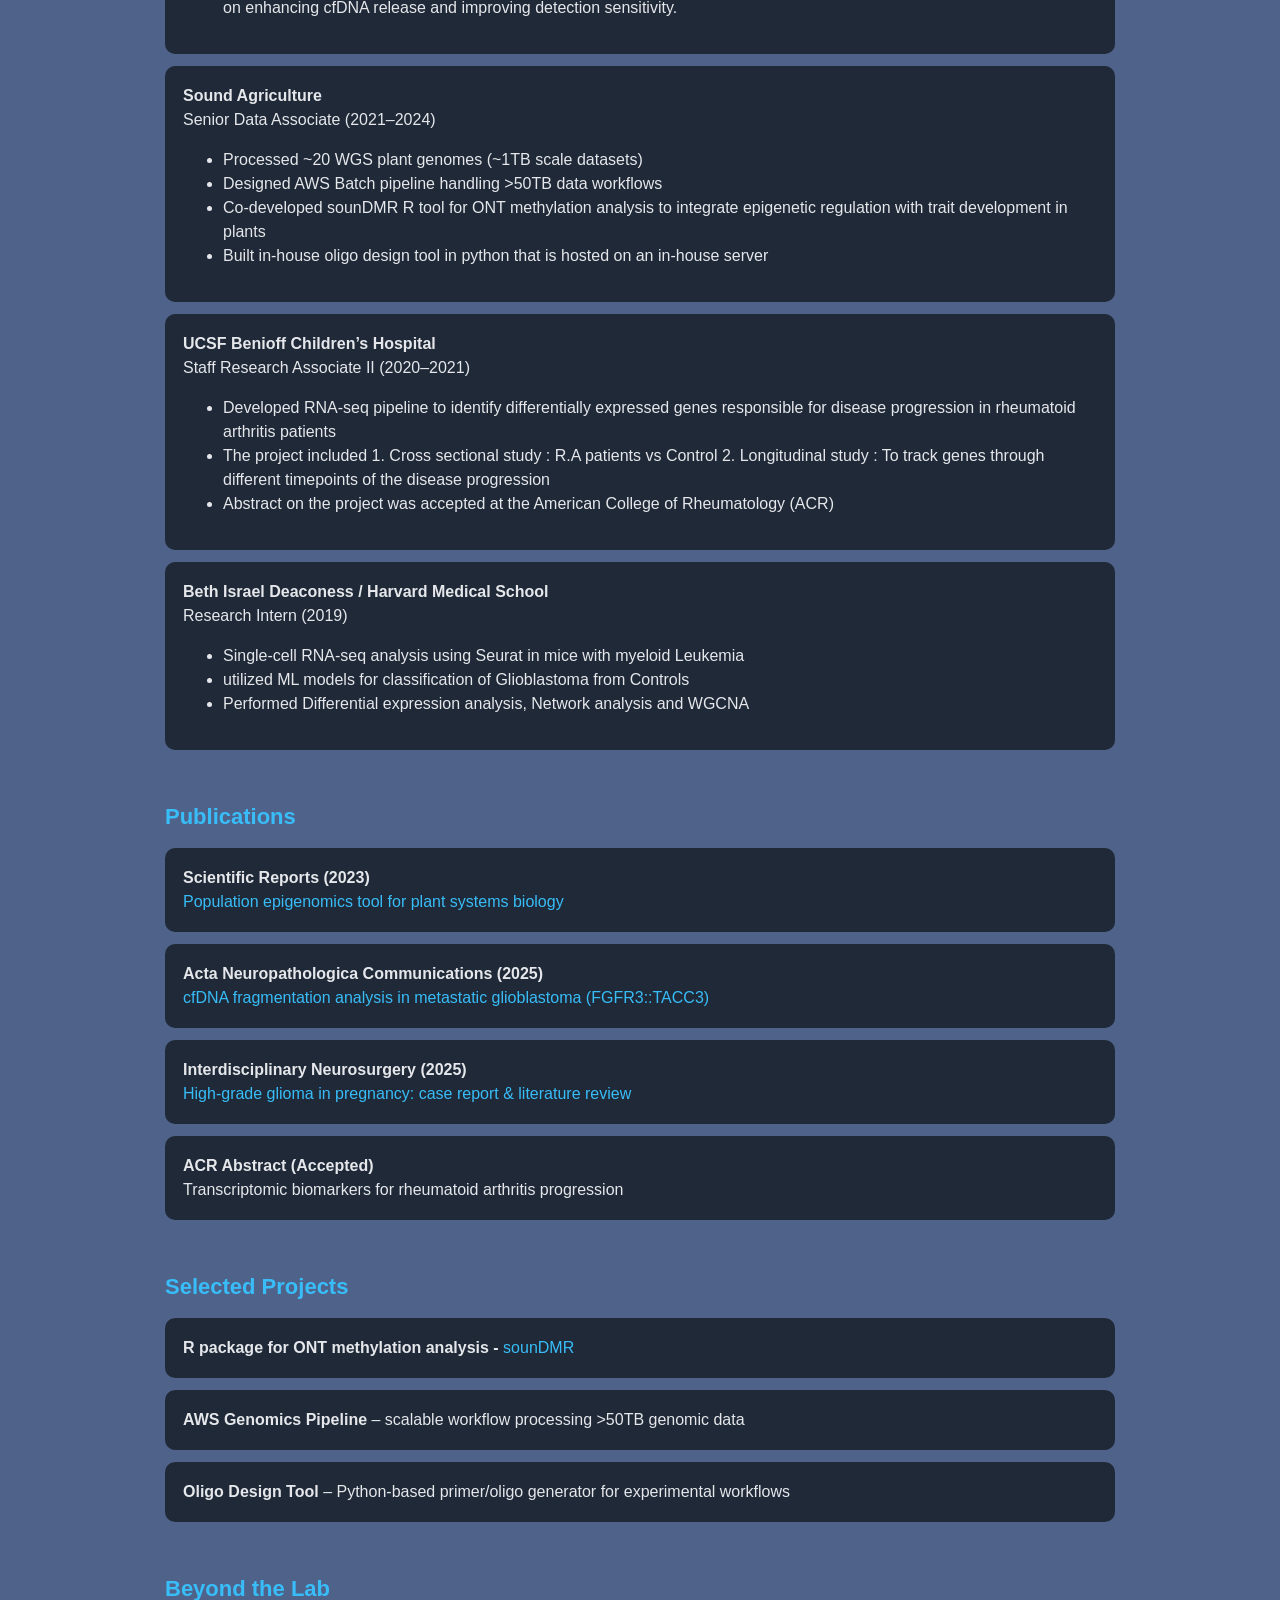
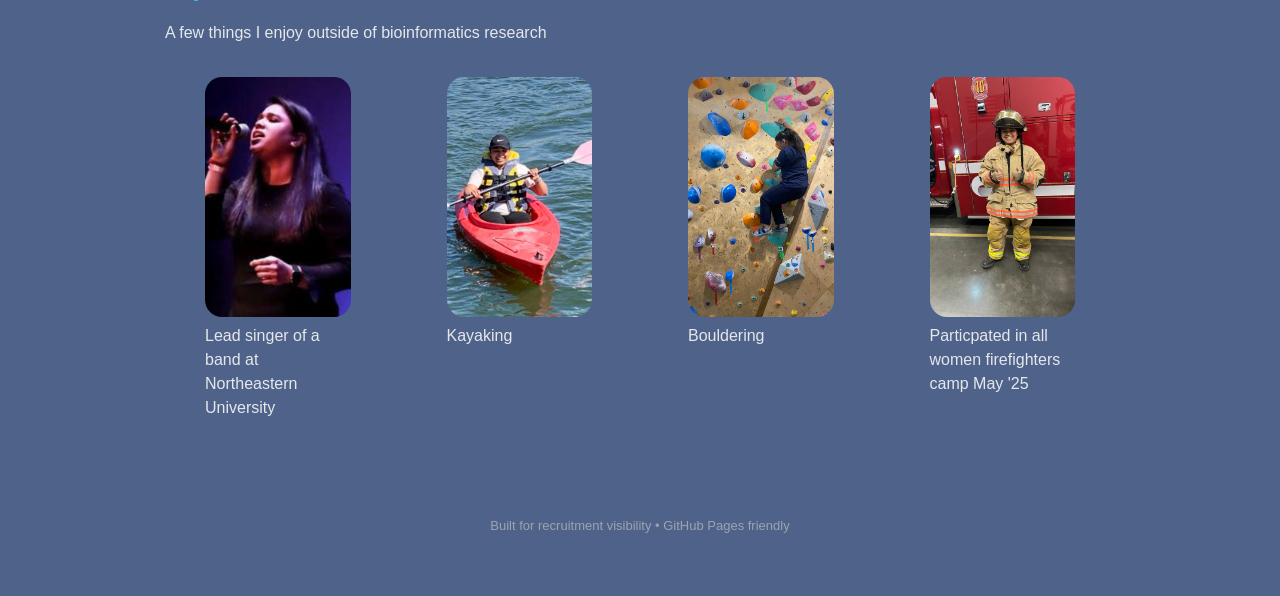
==== commit 666dadea: "updated the first image and keywords" ====
--- a/index.html
+++ b/index.html
@@ -36,7 +36,7 @@
     width: 100%;
     height: 240px;
     object-fit: cover;
-    border-radius: 16px;
+    border-radius: 17px;
     transition: transform 0.2s ease;
 }
 
@@ -120,14 +120,14 @@
 <body>
 
 <header>
-    <h1>Keerthana N. Prabhu</h1>
+    <h1>Keerthana Nagesh Prabhu</h1>
     <div class="subtitle">
         Bioinformatics • cfDNA • Epigenomics • Machine Learning • Cloud Genomics
     </div>
 
     <div class="keywords">
         cfDNA analysis | Methylation analysis | ONT | WGS pipelines | AWS cloud practitioner | genomics |
-        Molecular neurooncology | De-novo genome building | ARTEMIS-DELFI
+        Molecular neuro-oncology | De-novo genome building | ARTEMIS-DELFI
     </div>
 
     <p style="margin-top:20px;">
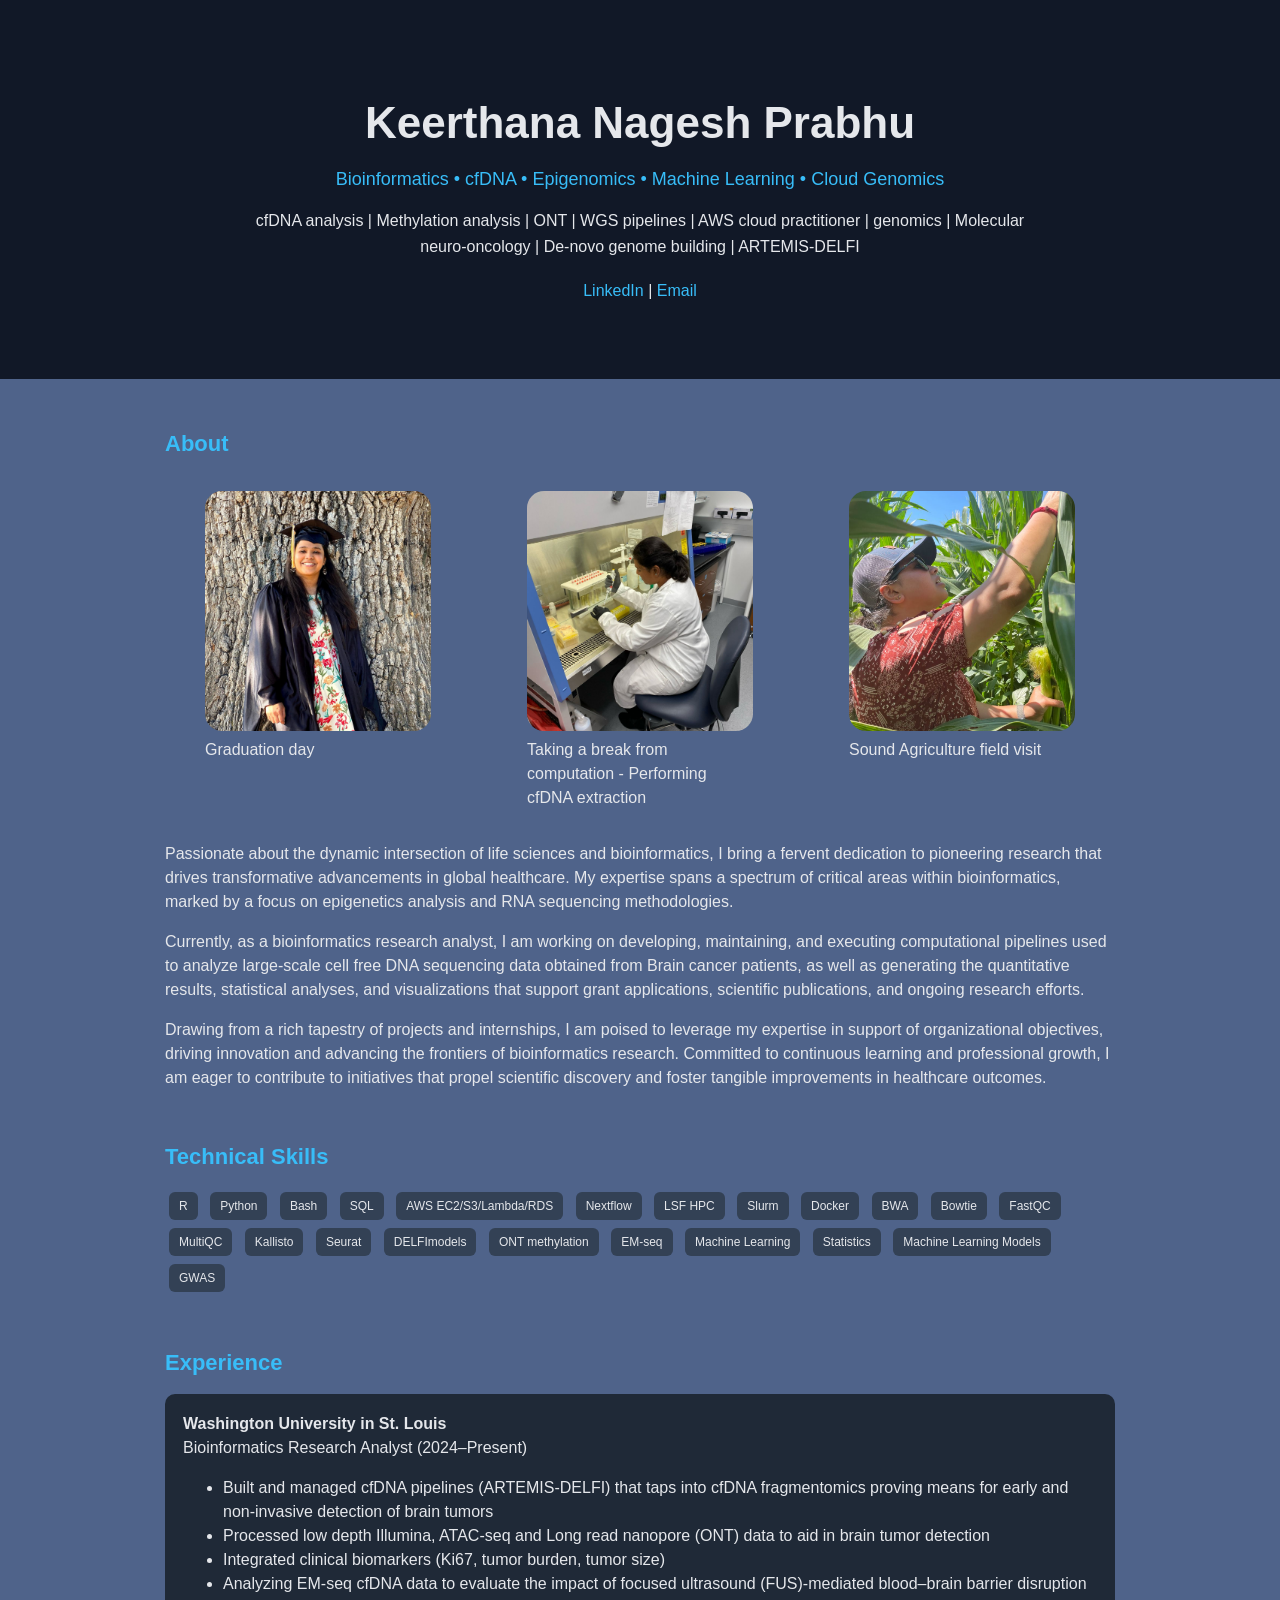
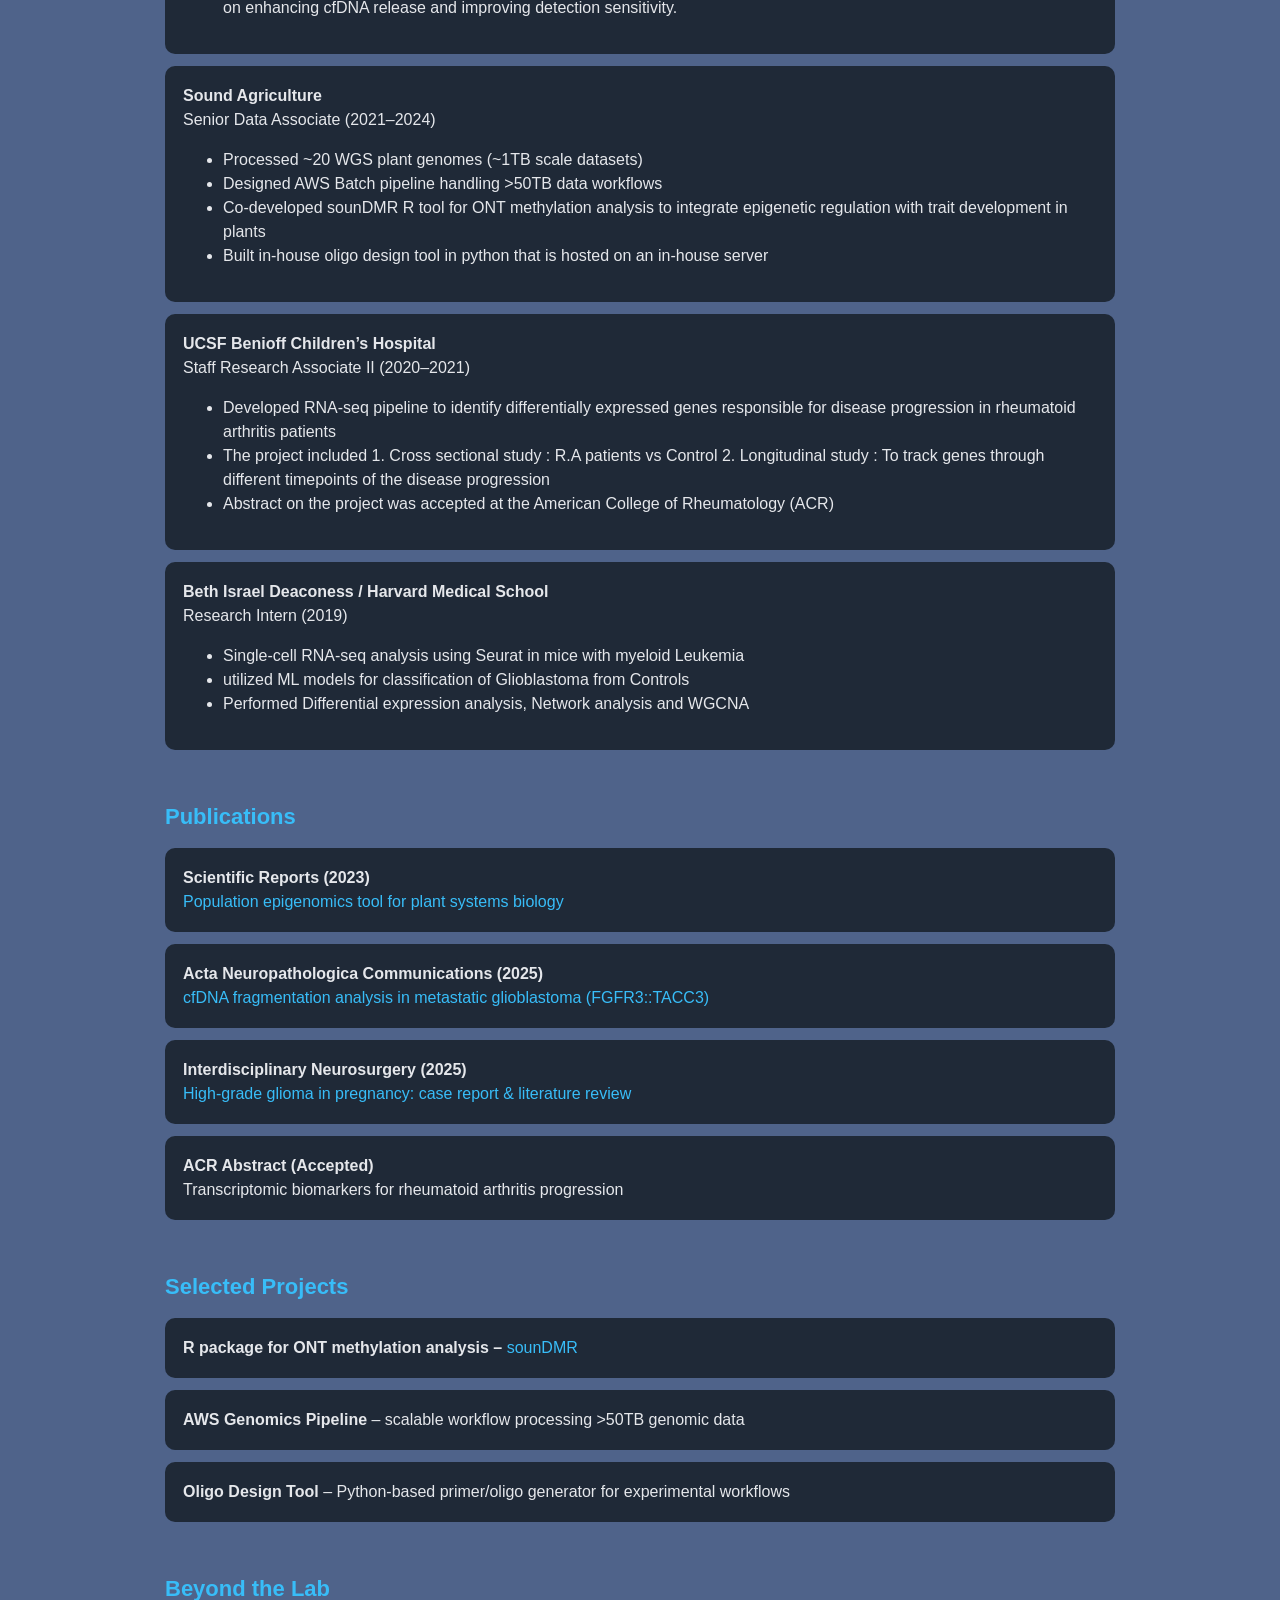
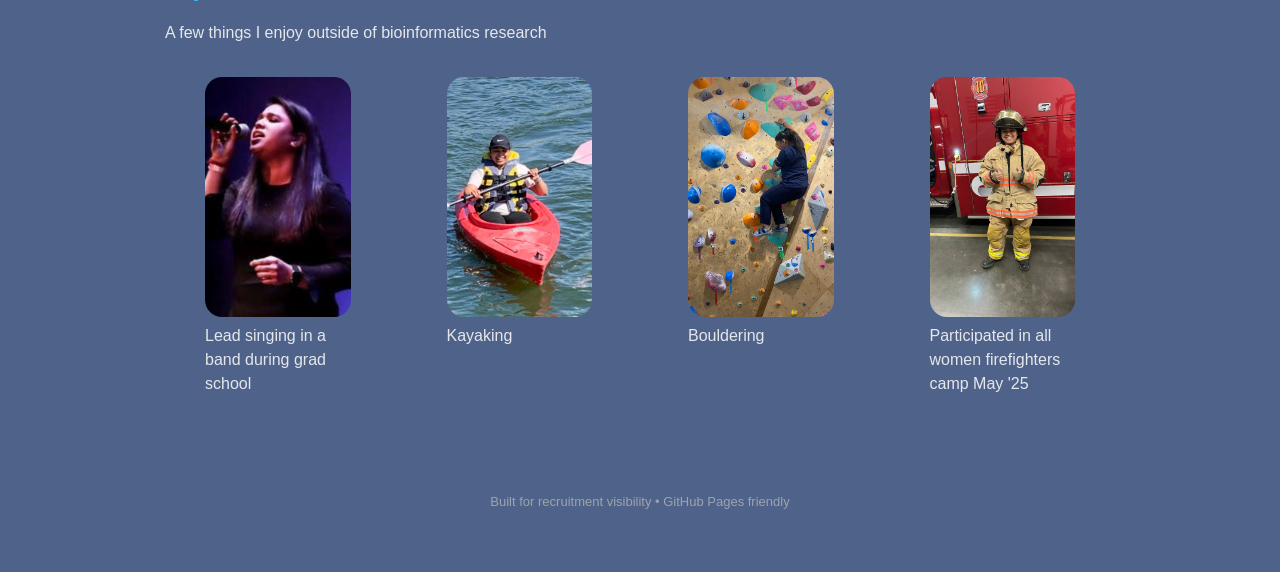
==== commit 082b0732: "updated the first image and keywords" ====
--- a/index.html
+++ b/index.html
@@ -203,7 +203,7 @@
 <span class="badge">ONT methylation</span>
 <span class="badge">EM-seq</span>
 <span class="badge">Machine Learning</span>
-<span class="badge">Regression</span>
+<span class="badge">Statistics</span>
 <span class="badge">Machine Learning Models</span>
 <span class="badge">GWAS</span>
 
@@ -307,7 +307,7 @@
 <h2>Selected Projects</h2>
 
 <div class="card">
-<b>R package for ONT methylation analysis - </b>
+<b>R package for ONT methylation analysis – </b>
 <a href="https://github.com/SoundAg/sounDMR"
    target="_blank">
    sounDMR
@@ -332,7 +332,7 @@
 <div class="photo-grid">
     <figure>
         <img src="images/sing.jpeg" alt="Field visit">
-        <figcaption>Lead singer of a band at Northeastern University</figcaption>
+        <figcaption>Lead singing in a band during grad school</figcaption>
     </figure>
 
     <figure>
@@ -347,7 +347,7 @@
 
     <figure>
         <img src="images/firefightng.jpeg" alt="Field visit">
-        <figcaption>Particpated in all women firefighters camp May '25</figcaption>
+        <figcaption>Participated in all women firefighters camp May '25</figcaption>
     </figure>
 
     </div>
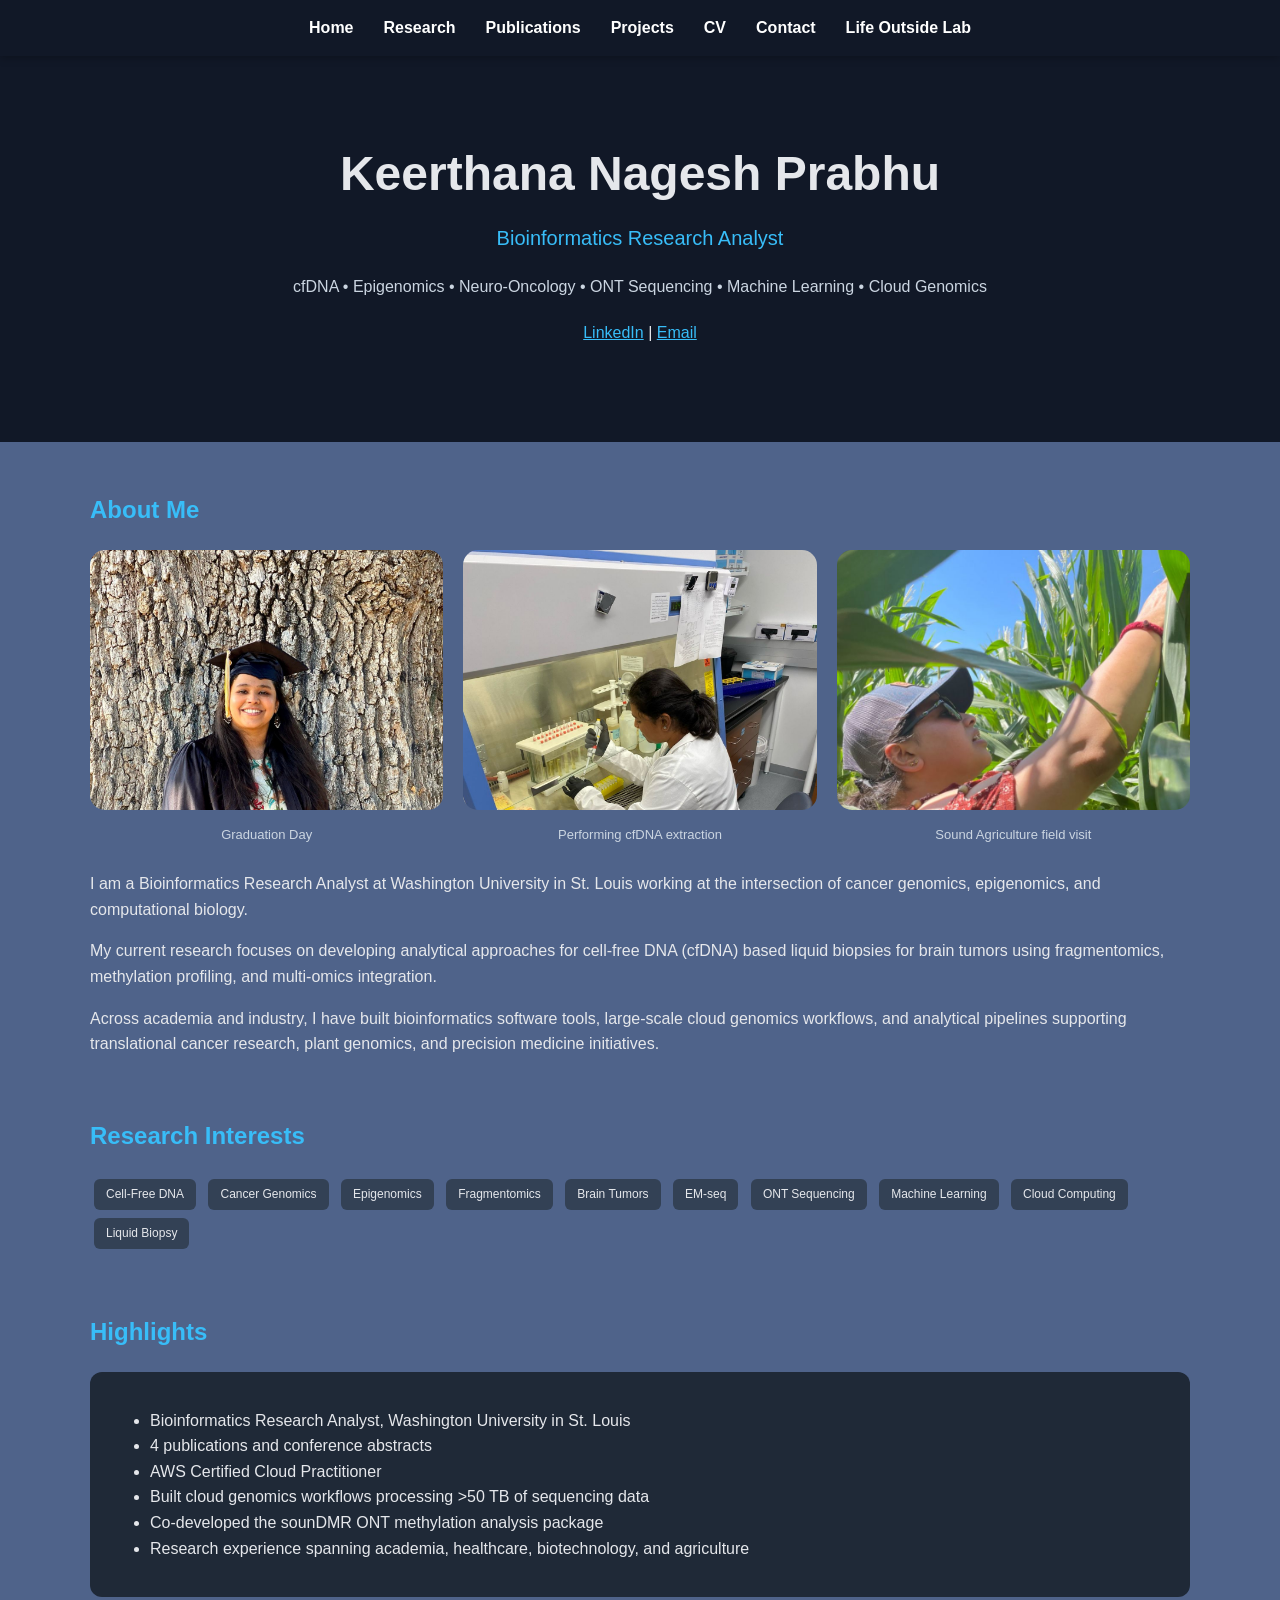
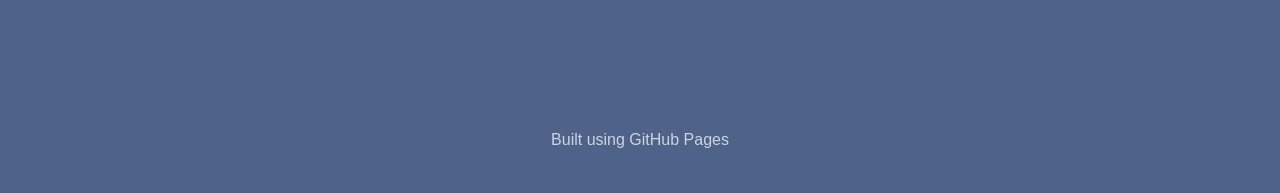
==== commit 08e2d7c4: "changing portfolio style" ====
--- a/index.html
+++ b/index.html
@@ -1,363 +1,138 @@
 <!DOCTYPE html>
 <html lang="en">
+
 <head>
 <meta charset="UTF-8">
+<meta name="viewport" content="width=device-width, initial-scale=1.0">
 <title>Keerthana Nagesh Prabhu | Bioinformatics</title>
-<meta name="viewport" content="width=device-width, initial-scale=1.0">
 
-<style>
-body {
-    margin: 0;
-    font-family: Arial, sans-serif;
-    background: #4f638a;
-    color: #e5e7eb;
-    line-height: 1.5;
-}
-
-/* ===== HERO ===== */
-header {
-    padding: 90px 20px 60px;
-    text-align: center;
-    background: #111827;
-}
-
-h1 {
-    margin: 0;
-    font-size: 44px;
-}
-
-.photo-grid {
-    display: grid;
-    grid-template-columns: repeat(auto-fit, minmax(220px, 1fr));
-    gap: 16px;
-}
-
-.photo-grid img {
-    width: 100%;
-    height: 240px;
-    object-fit: cover;
-    border-radius: 17px;
-    transition: transform 0.2s ease;
-}
-
-.photo-grid img:hover {
-    transform: scale(1.05);
-}
-
-.subtitle {
-    color: #38bdf8;
-    font-size: 18px;
-    margin-top: 10px;
-}
-
-.keywords {
-    max-width: 800px;
-    margin: 15px auto 0;
-    line-height: 1.6;
-    word-wrap: break-word;
-}
-
-/* ===== LAYOUT ===== */
-.container {
-    max-width: 950px;
-    margin: auto;
-    padding: 30px 20px;
-}
-
-.section {
-    margin-bottom: 50px;
-}
-
-h2 {
-    color: #38bdf8;
-    margin-bottom: 15px;
-    font-size: 22px;
-}
-
-/* ===== CARDS ===== */
-.card {
-    background: #1f2937;
-    padding: 18px;
-    margin-bottom: 12px;
-    border-radius: 10px;
-}
-
-.card b {
-    font-size: 16px;
-}
-
-/* ===== BADGES ===== */
-.badge {
-    display: inline-block;
-    background: #334155;
-    color: #e5e7eb;
-    padding: 5px 10px;
-    margin: 4px;
-    border-radius: 6px;
-    font-size: 12px;
-}
-
-/* ===== LINKS ===== */
-a {
-    color: #38bdf8;
-    text-decoration: none;
-}
-
-a:hover {
-    text-decoration: underline;
-}
-
-/* ===== FOOTER ===== */
-footer {
-    text-align: center;
-    padding: 30px;
-    color: #9ca3af;
-    font-size: 13px;
-}
-</style>
+<link rel="stylesheet" href="css/style.css">
 </head>
 
 <body>
 
+<!-- ================= NAVIGATION ================= -->
+
+<nav>
+<ul>
+<li><a href="index.html">Home</a></li>
+<li><a href="research.html">Research</a></li>
+<li><a href="publications.html">Publications</a></li>
+<li><a href="projects.html">Projects</a></li>
+<li><a href="cv.html">CV</a></li>
+<li><a href="contact.html">Contact</a></li>
+<li><a href="life.html">Life Outside Lab</a></li>
+</ul>
+</nav>
+
+<!-- ================= HERO ================= -->
+
 <header>
-    <h1>Keerthana Nagesh Prabhu</h1>
-    <div class="subtitle">
-        Bioinformatics • cfDNA • Epigenomics • Machine Learning • Cloud Genomics
-    </div>
 
-    <div class="keywords">
-        cfDNA analysis | Methylation analysis | ONT | WGS pipelines | AWS cloud practitioner | genomics |
-        Molecular neuro-oncology | De-novo genome building | ARTEMIS-DELFI
-    </div>
+<h1>Keerthana Nagesh Prabhu</h1>
 
-    <p style="margin-top:20px;">
-        <a href="https://www.linkedin.com/in/keerthananprabhu/">LinkedIn</a> |
-        <a href="mailto:keerthana03prabhu@gmail.com">Email</a>
-    </p>
+<div class="subtitle">
+Bioinformatics Research Analyst
+</div>
+
+<div class="keywords">
+cfDNA • Epigenomics • Neuro-Oncology • ONT Sequencing • Machine Learning • Cloud Genomics
+</div>
+
+<p style="margin-top:20px;">
+<a href="https://www.linkedin.com/in/keerthananprabhu/" target="_blank">LinkedIn</a> |
+<a href="mailto:keerthana03prabhu@gmail.com">Email</a>
+</p>
+
 </header>
+
+<!-- ================= CONTENT ================= -->
 
 <div class="container">
 
 <!-- ===== ABOUT ===== -->
+
 <div class="section">
-<h2>About</h2>
+
+<h2>About Me</h2>
 
 <div class="photo-grid">
 
-    <figure>
-        <img src="images/grad.jpeg" alt="Field visit">
-        <figcaption>Graduation day</figcaption>
-    </figure>
-    
-    <figure>
-        <img src="images/lab.jpeg" alt="Kayaking">
-        <figcaption>Taking a break from computation - Performing cfDNA extraction</figcaption>
-        </figure>
-    
-    <figure>
-        <img src="images/research_sound.jpeg" alt="Field visit">
-        <figcaption>Sound Agriculture field visit</figcaption>
-    </figure>
-    
-    </div>
+<figure>
+<img src="images/grad.jpeg" alt="Graduation">
+<figcaption>Graduation Day</figcaption>
+</figure>
+
+<figure>
+<img src="images/lab.jpeg" alt="Lab Work">
+<figcaption>Performing cfDNA extraction</figcaption>
+</figure>
+
+<figure>
+<img src="images/research_sound.jpeg" alt="Field Visit">
+<figcaption>Sound Agriculture field visit</figcaption>
+</figure>
+
+</div>
 
 <p>
-    Passionate about the dynamic intersection of life sciences and bioinformatics, I bring a fervent dedication to pioneering research 
-    that drives transformative advancements in global healthcare. My expertise spans a spectrum of critical areas within bioinformatics, 
-    marked by a focus on epigenetics analysis and RNA sequencing methodologies.    
+I am a Bioinformatics Research Analyst at Washington University in St. Louis working at the intersection of cancer genomics, epigenomics, and computational biology.
 </p>
+
 <p>
-    Currently, as a bioinformatics research analyst, I am working on developing, maintaining, and executing computational pipelines 
-    used to analyze large-scale cell free DNA sequencing data obtained from Brain cancer patients, as well as generating the quantitative 
-    results, statistical analyses, and visualizations that support grant applications, scientific publications, and ongoing research efforts.
+My current research focuses on developing analytical approaches for cell-free DNA (cfDNA) based liquid biopsies for brain tumors using fragmentomics, methylation profiling, and multi-omics integration.
 </p>
+
 <p>
-    Drawing from a rich tapestry of projects and internships, I am poised to leverage my expertise in support of organizational objectives, 
-    driving innovation and advancing the frontiers of bioinformatics research. Committed to continuous learning and professional growth, 
-    I am eager to contribute to initiatives that propel scientific discovery and foster tangible improvements in healthcare outcomes. 
+Across academia and industry, I have built bioinformatics software tools, large-scale cloud genomics workflows, and analytical pipelines supporting translational cancer research, plant genomics, and precision medicine initiatives.
 </p>
 
 </div>
 
-<!-- ===== SKILLS ===== -->
+<!-- ===== RESEARCH INTERESTS ===== -->
+
 <div class="section">
-<h2>Technical Skills</h2>
 
-<div>
-<span class="badge">R</span>
-<span class="badge">Python</span>
-<span class="badge">Bash</span>
-<span class="badge">SQL</span>
-<span class="badge">AWS EC2/S3/Lambda/RDS</span>
-<span class="badge">Nextflow</span>
-<span class="badge">LSF HPC</span>
-<span class="badge">Slurm</span>
-<span class="badge">Docker</span>
-<span class="badge">BWA</span>
-<span class="badge">Bowtie</span>
-<span class="badge">FastQC</span>
-<span class="badge">MultiQC</span>
-<span class="badge">Kallisto</span>
-<span class="badge">Seurat</span>
-<span class="badge">DELFImodels</span>
-<span class="badge">ONT methylation</span>
+<h2>Research Interests</h2>
+
+<span class="badge">Cell-Free DNA</span>
+<span class="badge">Cancer Genomics</span>
+<span class="badge">Epigenomics</span>
+<span class="badge">Fragmentomics</span>
+<span class="badge">Brain Tumors</span>
 <span class="badge">EM-seq</span>
+<span class="badge">ONT Sequencing</span>
 <span class="badge">Machine Learning</span>
-<span class="badge">Statistics</span>
-<span class="badge">Machine Learning Models</span>
-<span class="badge">GWAS</span>
+<span class="badge">Cloud Computing</span>
+<span class="badge">Liquid Biopsy</span>
 
 </div>
-</div>
 
-<!-- ===== EXPERIENCE ===== -->
+<!-- ===== HIGHLIGHTS ===== -->
+
 <div class="section">
-<h2>Experience</h2>
+
+<h2>Highlights</h2>
 
 <div class="card">
-<b>Washington University in St. Louis</b><br>
-Bioinformatics Research Analyst (2024–Present)
+
 <ul>
-<li>Built and managed cfDNA pipelines (ARTEMIS-DELFI) that taps into cfDNA fragmentomics
-    proving means for early and non-invasive detection of brain tumors </li>
-<li>Processed low depth Illumina, ATAC-seq and Long read nanopore (ONT) data to aid in 
-    brain tumor detection</li>
-<li>Integrated clinical biomarkers (Ki67, tumor burden, tumor size)</li>
-<li>Analyzing EM-seq cfDNA data to evaluate the impact of focused ultrasound (FUS)-mediated 
-    blood–brain barrier disruption on enhancing cfDNA release and improving detection sensitivity.</li>
+<li>Bioinformatics Research Analyst, Washington University in St. Louis</li>
+<li>4 publications and conference abstracts</li>
+<li>AWS Certified Cloud Practitioner</li>
+<li>Built cloud genomics workflows processing &gt;50 TB of sequencing data</li>
+<li>Co-developed the sounDMR ONT methylation analysis package</li>
+<li>Research experience spanning academia, healthcare, biotechnology, and agriculture</li>
 </ul>
-</div>
 
-<div class="card">
-<b>Sound Agriculture</b><br>
-Senior Data Associate (2021–2024)
-<ul>
-<li>Processed ~20 WGS plant genomes (~1TB scale datasets)</li>
-<li>Designed AWS Batch pipeline handling >50TB data workflows</li>
-<li>Co-developed sounDMR R tool for ONT methylation analysis to integrate epigenetic
-    regulation with trait development in plants </li>
-<li>Built in-house oligo design tool in python that is hosted on an in-house server</li>
-</ul>
-</div>
-
-<div class="card">
-<b>UCSF Benioff Children’s Hospital</b><br>
-Staff Research Associate II (2020–2021)
-<ul>
-<li>Developed RNA-seq pipeline to identify differentially expressed genes responsible for 
-    disease progression in rheumatoid arthritis patients
-</li>
-<li>The project included 
-    1. Cross sectional study : R.A patients vs Control 
-    2. Longitudinal study : To track genes through different timepoints of the disease progression</li>
-<li>Abstract on the project was accepted at the American College of Rheumatology (ACR)</li>
-</ul>
-</div>
-
-<div class="card">
-<b>Beth Israel Deaconess / Harvard Medical School</b><br>
-Research Intern (2019)
-<ul>
-<li>Single-cell RNA-seq analysis using Seurat in mice with myeloid Leukemia</li>
-<li>utilized ML models for classification of Glioblastoma from Controls</li>
-<li>Performed Differential expression analysis, Network analysis and WGCNA</li>
-
-</ul>
 </div>
 
 </div>
 
-<!-- ===== PUBLICATIONS ===== -->
-<div class="section">
-<h2>Publications</h2>
-
-<div class="card">
-<b>Scientific Reports (2023)</b><br>
-<a href="https://www.nature.com/articles/s41598-023-38356-7"
-   target="_blank">
-Population epigenomics tool for plant systems biology
-</a>
 </div>
 
-<div class="card">
-<b>Acta Neuropathologica Communications (2025)</b><br>
-<a href="https://pubmed.ncbi.nlm.nih.gov/41185057/"
-   target="_blank">
-cfDNA fragmentation analysis in metastatic glioblastoma (FGFR3::TACC3)
-</a>
-</div>
-
-<div class="card">
-<b>Interdisciplinary Neurosurgery (2025)</b><br>
-<a href="https://www.sciencedirect.com/science/article/pii/S2214751925001574"
-   target="_blank">
-High-grade glioma in pregnancy: case report & literature review
-</a>
-</div>
-
-<div class="card">
-<b>ACR Abstract (Accepted)</b><br>
-Transcriptomic biomarkers for rheumatoid arthritis progression
-</div>
-
-</div>
-
-<!-- ===== PROJECTS ===== -->
-<div class="section">
-<h2>Selected Projects</h2>
-
-<div class="card">
-<b>R package for ONT methylation analysis – </b>
-<a href="https://github.com/SoundAg/sounDMR"
-   target="_blank">
-   sounDMR
-</a>   
-</div>
-
-<div class="card">
-<b>AWS Genomics Pipeline</b> – scalable workflow processing >50TB genomic data
-</div>
-
-<div class="card">
-<b>Oligo Design Tool</b> – Python-based primer/oligo generator for experimental workflows
-</div>
-
-</div>
-
-<!-- ===== Hobbies ===== -->
-<div class="section">
-    <h2>Beyond the Lab</h2>
-    <p>A few things I enjoy outside of bioinformatics research</p>
-
-<div class="photo-grid">
-    <figure>
-        <img src="images/sing.jpeg" alt="Field visit">
-        <figcaption>Lead singing in a band during grad school</figcaption>
-    </figure>
-
-    <figure>
-        <img src="images/kayak2.jpeg" alt="Kayaking">
-        <figcaption>Kayaking</figcaption>
-    </figure>
-
-    <figure>
-        <img src="images/climb.jpeg" alt="Field visit">
-        <figcaption>Bouldering</figcaption>
-    </figure>
-
-    <figure>
-        <img src="images/firefightng.jpeg" alt="Field visit">
-        <figcaption>Participated in all women firefighters camp May '25</figcaption>
-    </figure>
-
-    </div>
-    
-</div>
-
-
-
 <footer>
-Built for recruitment visibility • GitHub Pages friendly
+Built using GitHub Pages
 </footer>
 
 </body>
--- a/css/style.css
+++ b/css/style.css
@@ -0,0 +1,129 @@
+body {
+    margin: 0;
+    font-family: Arial, sans-serif;
+    background: #4f638a;
+    color: #e5e7eb;
+    line-height: 1.6;
+    }
+    
+    nav {
+    position: sticky;
+    top: 0;
+    background: #111827;
+    z-index: 1000;
+    box-shadow: 0 2px 8px rgba(0,0,0,.25);
+    }
+    
+    nav ul {
+    list-style: none;
+    margin: 0;
+    padding: 15px;
+    display: flex;
+    justify-content: center;
+    gap: 30px;
+    }
+    
+    nav a {
+    color: white;
+    text-decoration: none;
+    font-weight: bold;
+    }
+    
+    nav a:hover {
+    color: #38bdf8;
+    }
+    
+    header {
+    padding: 80px 20px;
+    text-align: center;
+    background: #111827;
+    }
+    
+    h1 {
+    margin: 0;
+    font-size: 48px;
+    }
+    
+    .subtitle {
+    margin-top: 10px;
+    font-size: 20px;
+    color: #38bdf8;
+    }
+    
+    .keywords {
+    max-width: 900px;
+    margin: 20px auto;
+    color: #cbd5e1;
+    }
+    
+    .container {
+    max-width: 1100px;
+    margin: auto;
+    padding: 30px;
+    }
+    
+    .section {
+    margin-bottom: 60px;
+    }
+    
+    h2 {
+    color: #38bdf8;
+    }
+    
+    .card {
+    background: #1f2937;
+    border-radius: 12px;
+    padding: 20px;
+    margin-bottom: 15px;
+    }
+    
+    .badge {
+    display: inline-block;
+    background: #334155;
+    padding: 6px 12px;
+    border-radius: 6px;
+    margin: 4px;
+    font-size: 12px;
+    }
+    
+    .photo-grid {
+    display: grid;
+    grid-template-columns: repeat(auto-fit,minmax(250px,1fr));
+    gap: 20px;
+    margin-bottom: 25px;
+    }
+    
+    .photo-grid figure {
+    margin: 0;
+    }
+    
+    .photo-grid img {
+    width: 100%;
+    height: 260px;
+    object-fit: cover;
+    object-position: top;
+    border-radius: 15px;
+    transition: transform .2s ease;
+    }
+    
+    .photo-grid img:hover {
+    transform: scale(1.03);
+    }
+    
+    .photo-grid figcaption {
+    text-align: center;
+    margin-top: 8px;
+    font-size: 13px;
+    color: #cbd5e1;
+    }
+    
+    a {
+    color: #38bdf8;
+    }
+    
+    footer {
+    text-align: center;
+    padding: 40px;
+    color: #cbd5e1;
+    }
+    
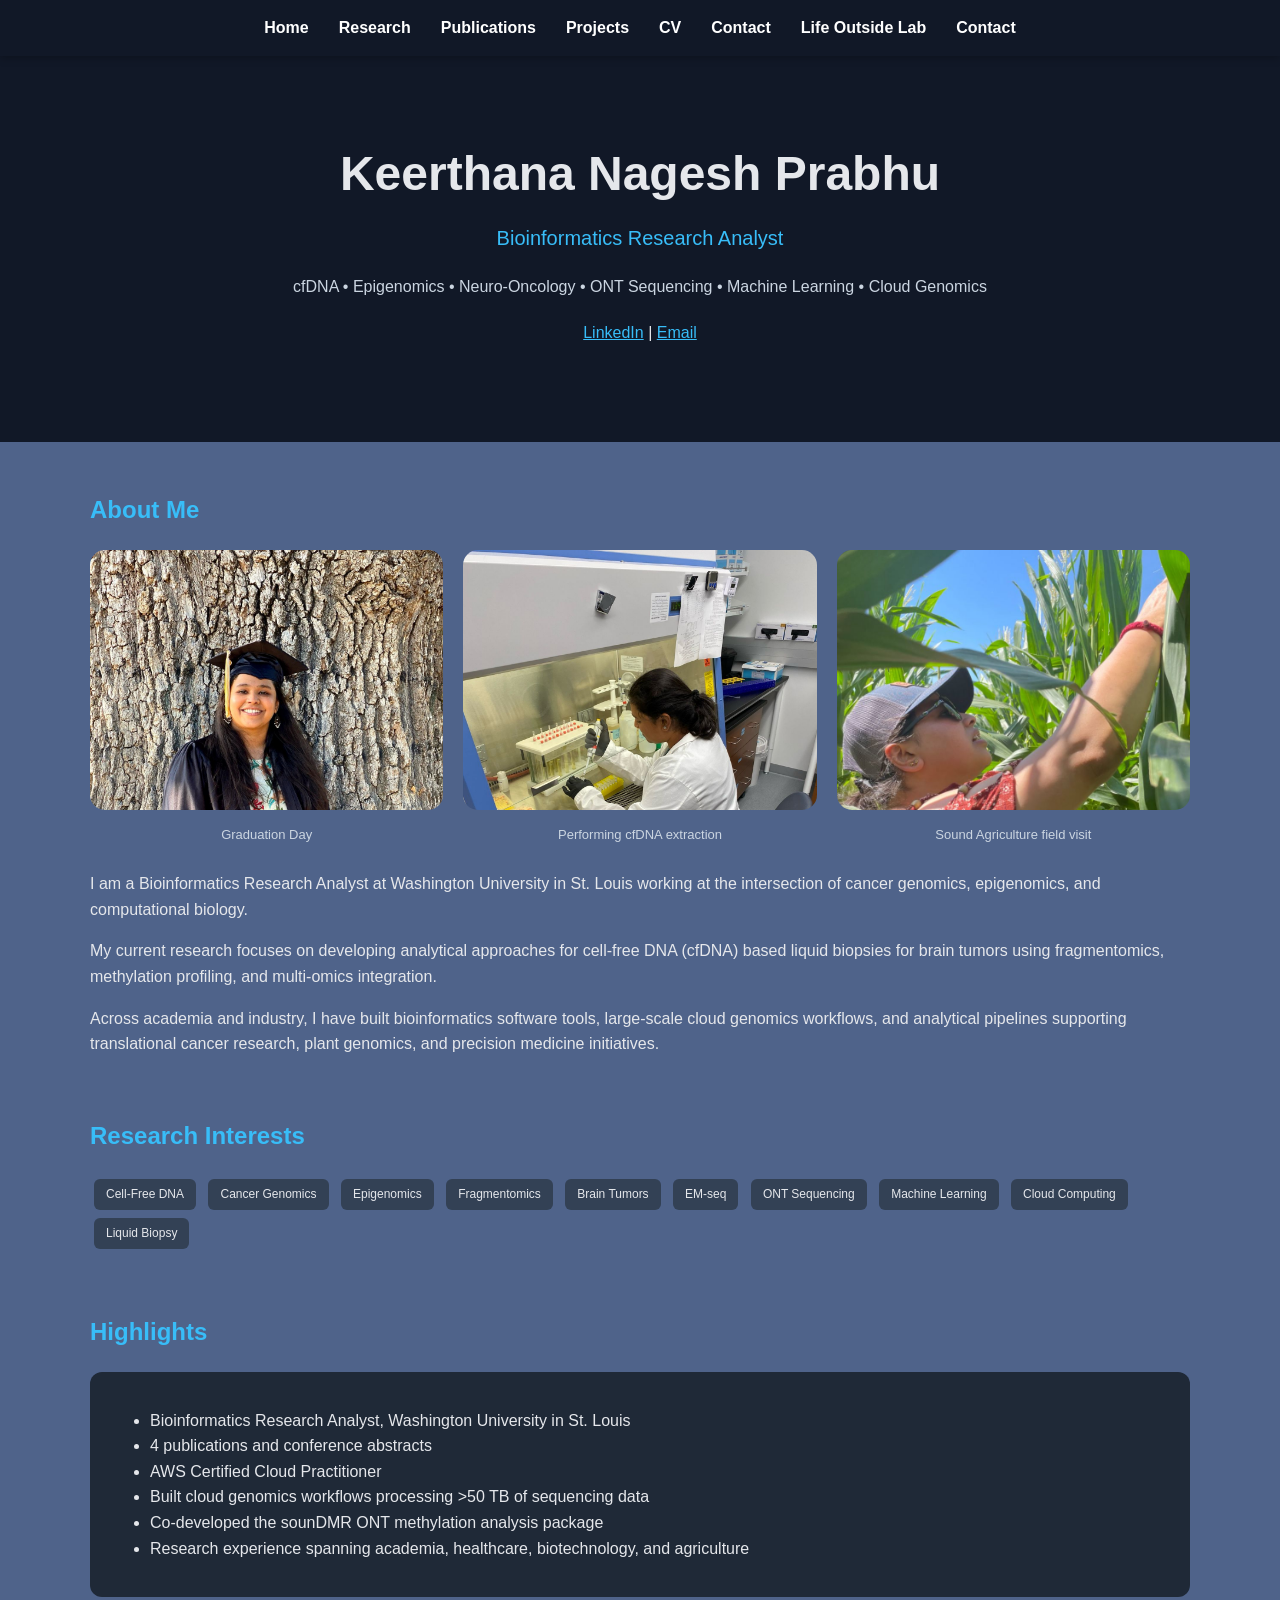
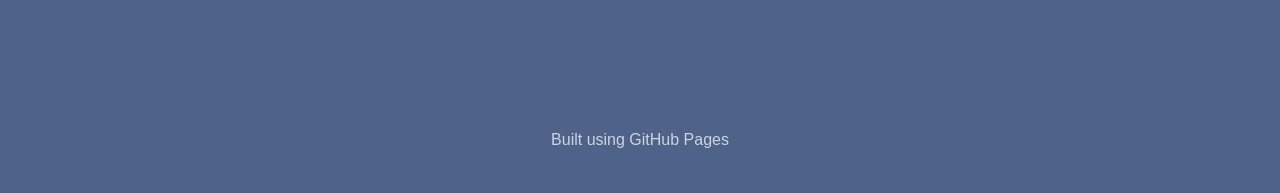
==== commit 5be62262: "changing portfolio style" ====
--- a/index.html
+++ b/index.html
@@ -22,6 +22,7 @@
 <li><a href="cv.html">CV</a></li>
 <li><a href="contact.html">Contact</a></li>
 <li><a href="life.html">Life Outside Lab</a></li>
+<li><a href="contact.html">Contact</a></li>
 </ul>
 </nav>
 
